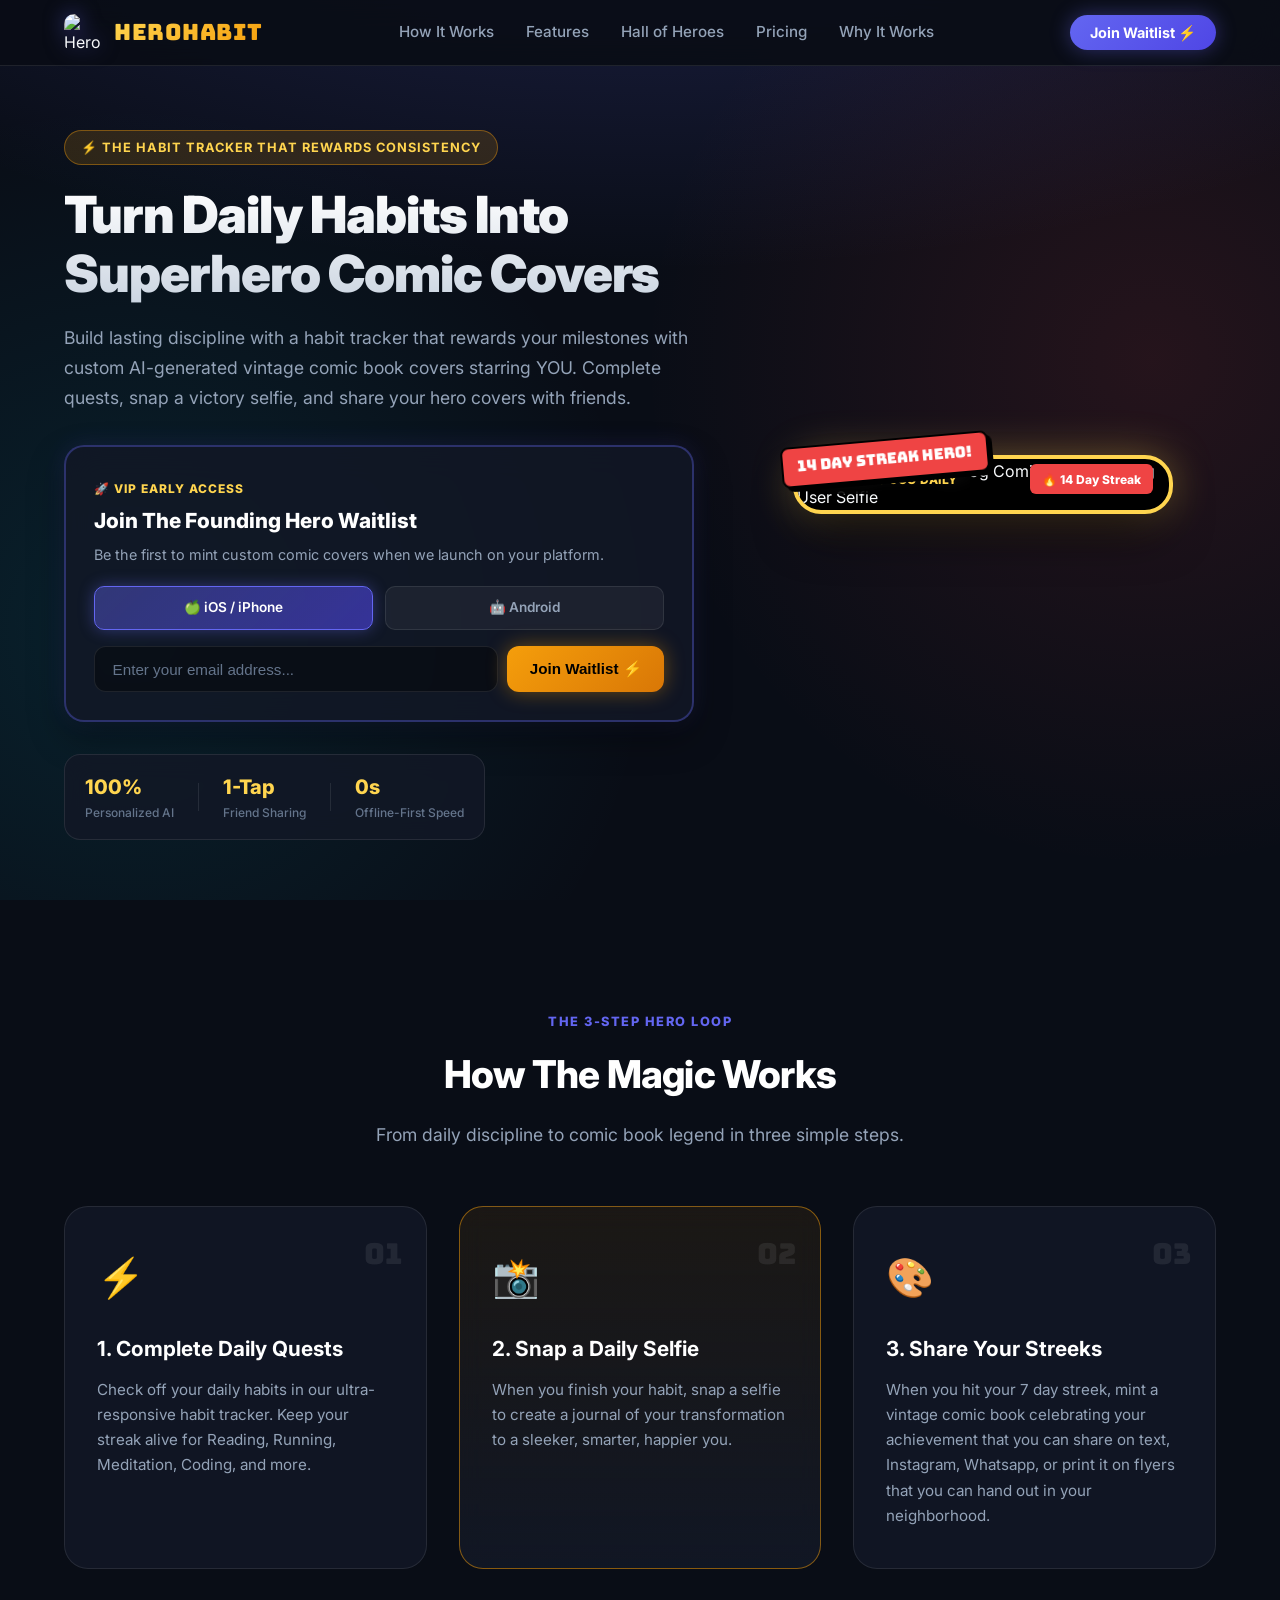
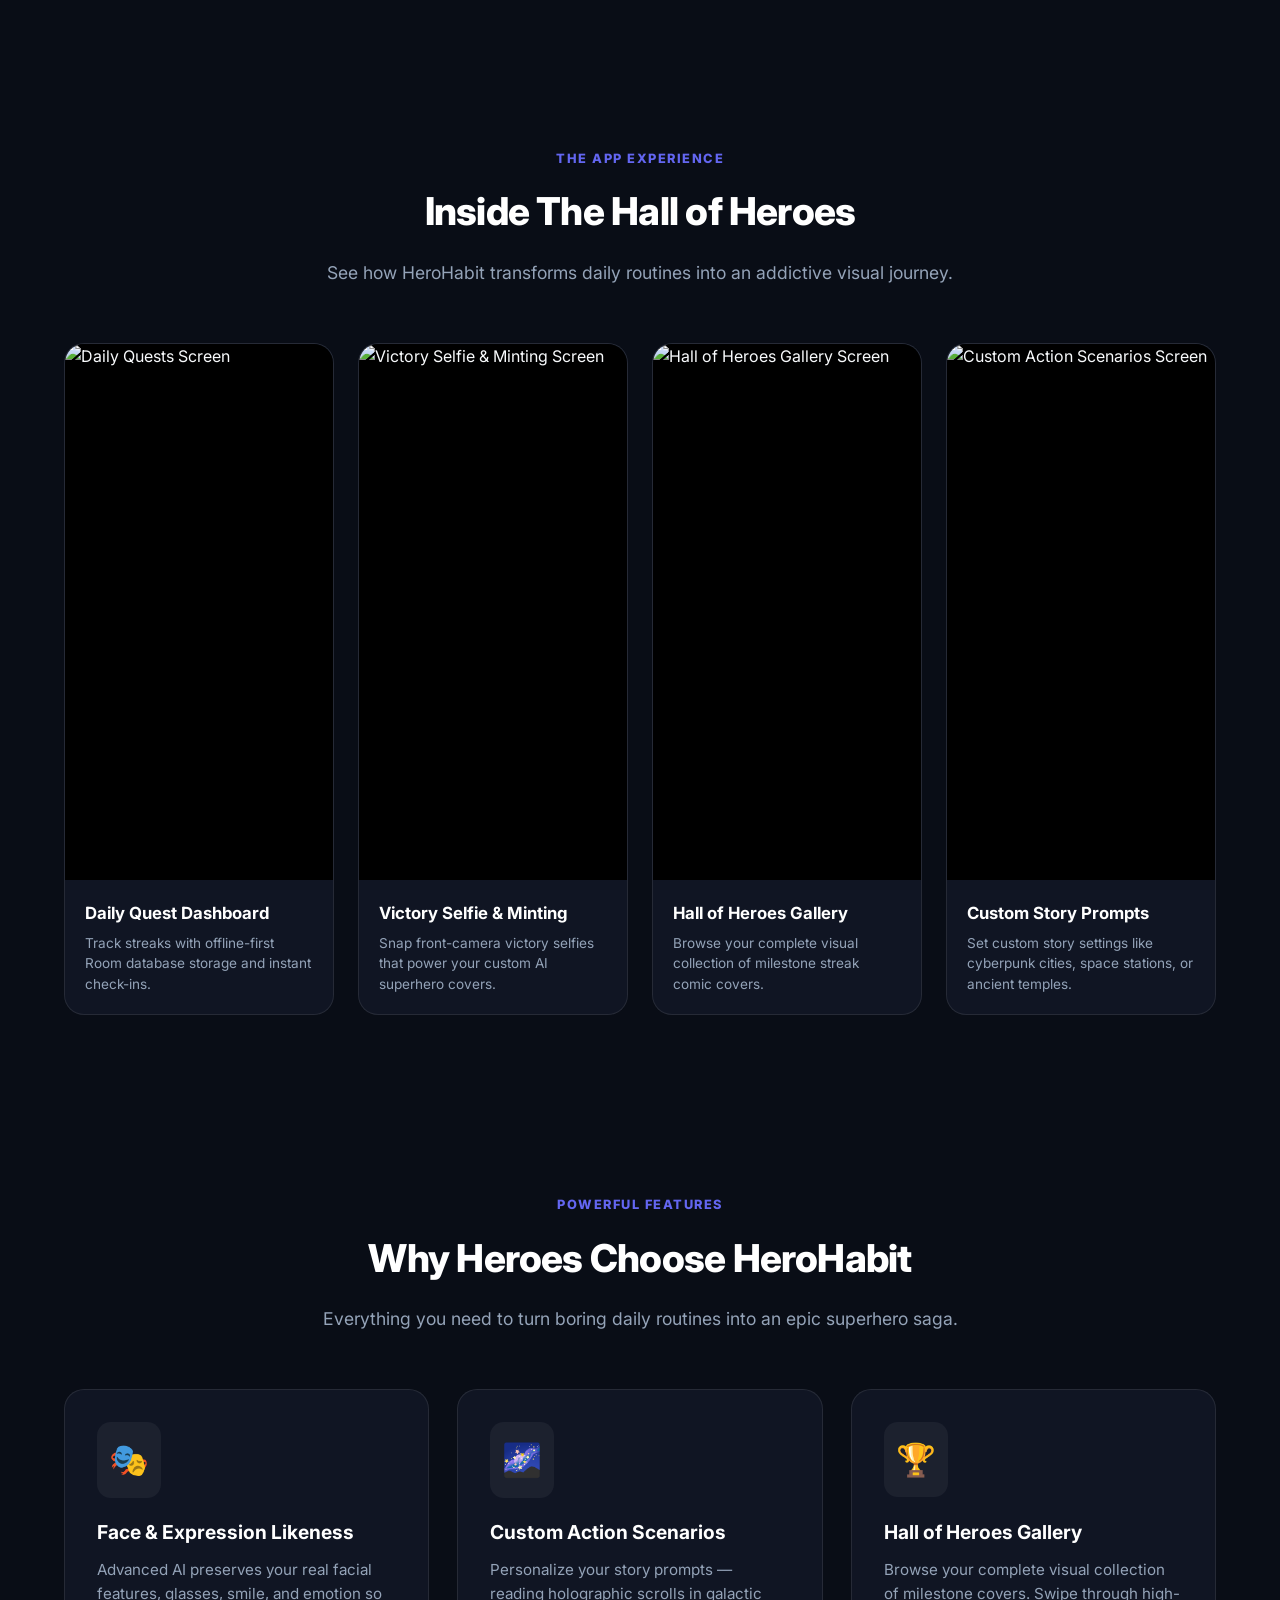
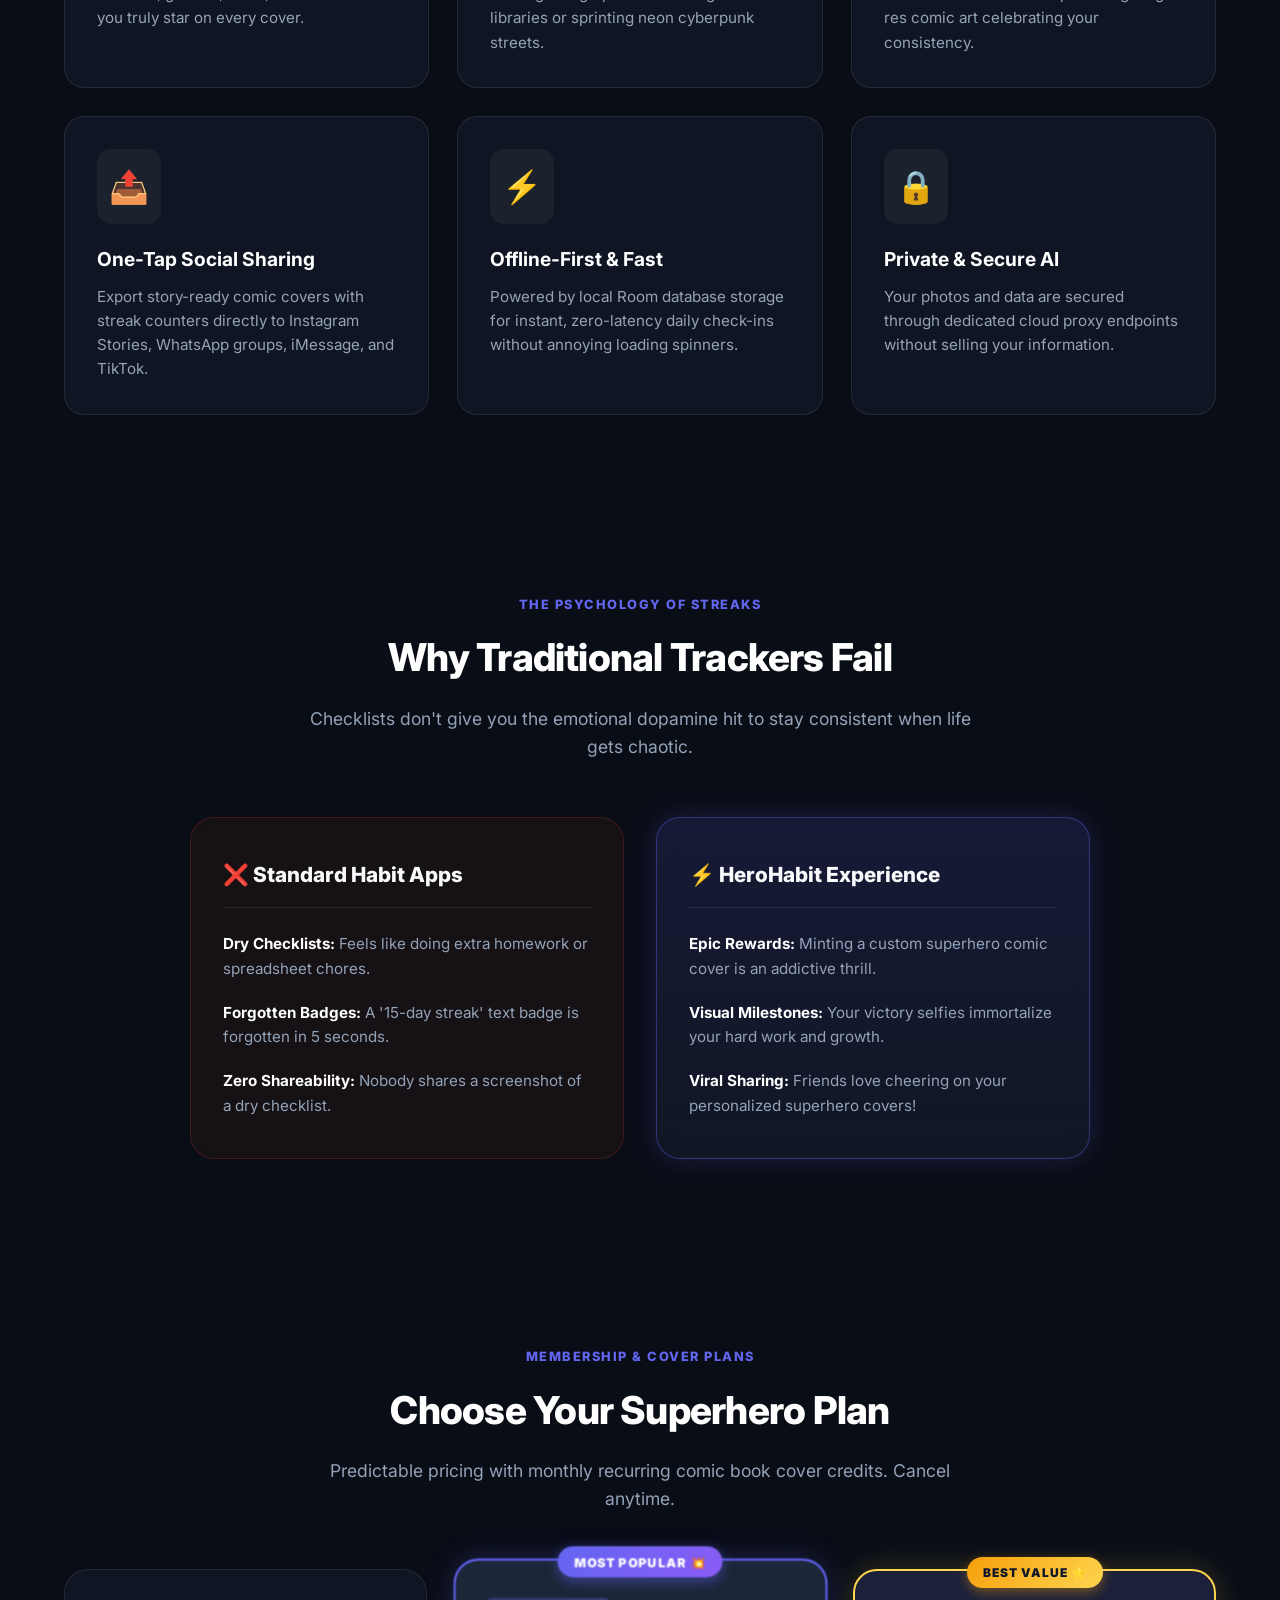
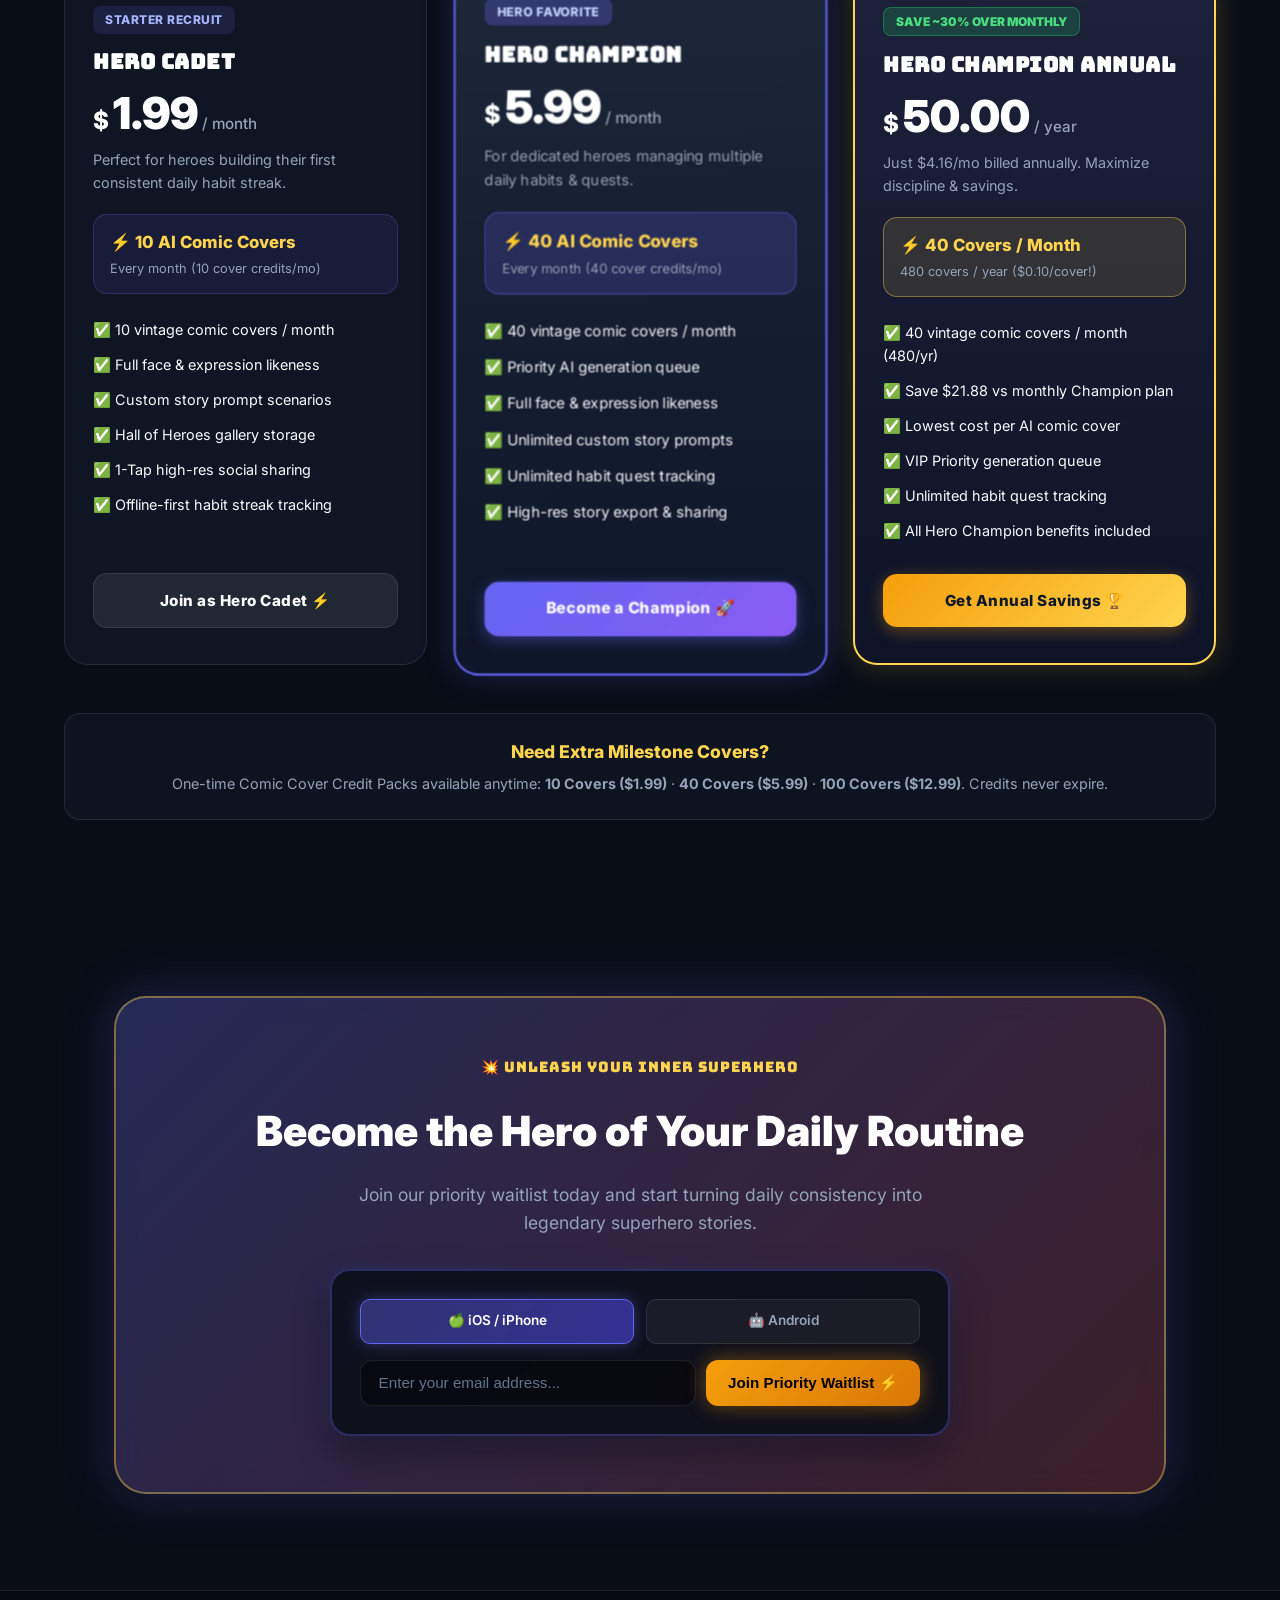
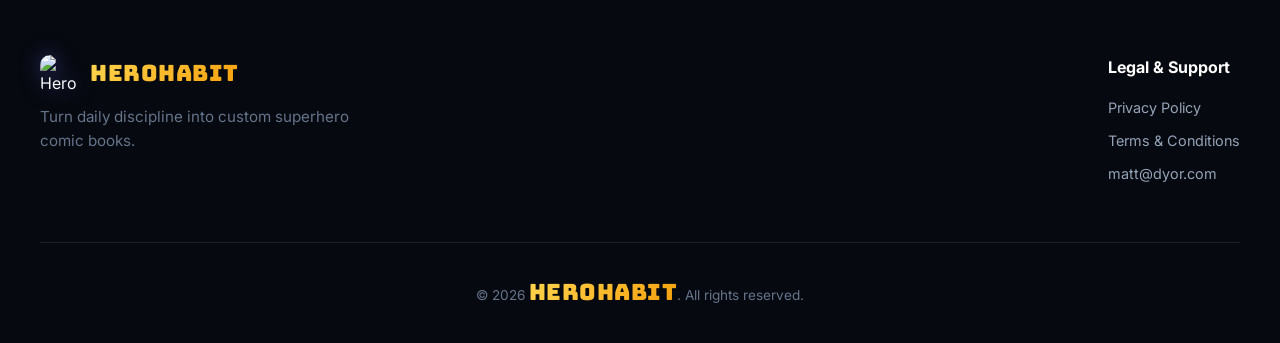
==== Web/public/index.html @ 9a1943a9 "mostly finished." ====
<!DOCTYPE html>
<html lang="en">
<head>
    <meta charset="UTF-8">
    <meta name="viewport" content="width=device-width, initial-scale=1.0">
    <title>HeroHabit — Turn Daily Habits into Superhero Comic Covers</title>
    <meta name="description" content="Track daily habits, celebrate streaks with a victory selfie, and get personalized vintage superhero comic book covers powered by AI to share with friends.">
    <link rel="icon" href="images/favicon.ico" type="image/x-icon">
    <link rel="preconnect" href="https://fonts.googleapis.com">
    <link rel="preconnect" href="https://fonts.gstatic.com" crossorigin>
    <link href="https://fonts.googleapis.com/css2?family=Bungee&family=Inter:wght@400;500;600;700;800;900&display=swap" rel="stylesheet">
    <link rel="stylesheet" href="styles.css">

    <!-- Firebase App & Firestore SDKs for real-time lead capture -->
    <script src="https://www.gstatic.com/firebasejs/10.13.0/firebase-app-compat.js"></script>
    <script src="https://www.gstatic.com/firebasejs/10.13.0/firebase-firestore-compat.js"></script>
</head>
<body>

    <!-- Sticky Navigation -->
    <header class="navbar">
        <div class="nav-container">
            <div class="logo-container">
                <img src="images/logo.png" alt="HeroHabit Logo" class="logo">
                <span class="app-name">HeroHabit</span>
            </div>
            <nav class="nav-links">
                <a href="#how-it-works">How It Works</a>
                <a href="#features">Features</a>
                <a href="#showcase">Hall of Heroes</a>
                <a href="#pricing">Pricing</a>
                <a href="#why-herohabit">Why It Works</a>
            </nav>
            <div class="nav-cta">
                <a href="#waitlist" class="nav-button">Join Waitlist ⚡</a>
            </div>
        </div>
    </header>

    <!-- Hero Section -->
    <section class="hero" id="home">
        <div class="hero-container">
            <div class="hero-content">
                <div class="hero-badge">⚡ THE HABIT TRACKER THAT REWARDS CONSISTENCY</div>
                <h1 class="hero-title">Turn Daily Habits Into Superhero Comic Covers</h1>
                <p class="hero-subtitle">
                    Build lasting discipline with a habit tracker that rewards your milestones with custom AI-generated vintage comic book covers starring <strong>YOU</strong>. Snap a victory selfie, celebrate streaks, and share your hero covers with friends.
                </p>

                <!-- Store Links (Commented out per user request until public launch)
                <div class="cta-buttons" id="download" style="display: none;">
                    <a href="" class="app-store-link" target="_blank" style="display: none;"> 
                        <img src="images/download_appstore.svg" alt="Download on App Store" class="download-button">
                    </a>
                    <a href="" class="play-store-link" target="_blank" style="display: none;"> 
                        <img src="images/download_playstore.png" alt="Get it on Google Play" class="download-button">
                    </a>
                </div>
                -->

                <!-- Interactive Hero Waitlist Form & Pricing Survey -->
                <div class="waitlist-card" id="waitlist">
                    <div class="waitlist-header">
                        <span class="waitlist-pill">🚀 VIP EARLY ACCESS</span>
                        <h3>Join The Founding Hero Waitlist</h3>
                        <p>Be the first to mint custom comic covers when we launch on your platform.</p>
                    </div>

                    <!-- Step 1: Email & Platform Choice -->
                    <form id="hero-waitlist-form" class="waitlist-form" onsubmit="handleWaitlistSubmit(event, 'hero')">
                        <div class="platform-selector">
                            <label class="platform-option">
                                <input type="radio" name="hero-platform" value="iOS" checked>
                                <span class="platform-btn">🍏 iOS / iPhone</span>
                            </label>
                            <label class="platform-option">
                                <input type="radio" name="hero-platform" value="Android">
                                <span class="platform-btn">🤖 Android</span>
                            </label>
                        </div>
                        <div class="input-group">
                            <input type="email" id="hero-waitlist-email" placeholder="Enter your email address..." required autocomplete="email">
                            <button type="submit" class="waitlist-submit-btn" id="hero-waitlist-btn">Join Waitlist ⚡</button>
                        </div>
                    </form>

                    <!-- Step 2: Pricing Survey (5c, 10c recommended, 15c, 20c, 25c, 50c per cover) -->
                    <div id="hero-pricing-survey" class="pricing-survey-box" style="display: none;">
                        <div class="survey-badge">🎉 YOU'RE ON THE WAITLIST!</div>
                        <h4>Quick question for founding heroes:</h4>
                        <p class="survey-question">How much would you be willing to pay for a <strong>10-pack</strong> of personalized AI comic book covers?</p>
                        
                        <form id="hero-survey-form" onsubmit="handleSurveySubmit(event, 'hero')">
                            <div class="pricing-options">
                                <label class="price-chip">
                                    <input type="radio" name="hero-price" value="5¢/cover ($0.50 for 10)">
                                    <span class="chip-content">
                                        <span class="chip-price">5¢ <small>/ cover</small></span>
                                        <span class="chip-total">$0.50 for 10</span>
                                    </span>
                                </label>
                                <label class="price-chip popular">
                                    <input type="radio" name="hero-price" value="10¢/cover ($1.00 for 10)" checked>
                                    <span class="chip-content">
                                        <span class="chip-price">10¢ <small>/ cover</small></span>
                                        <span class="chip-total">$1.00 for 10</span>
                                        <span class="badge-pop">RECOMMENDED</span>
                                    </span>
                                </label>
                                <label class="price-chip">
                                    <input type="radio" name="hero-price" value="15¢/cover ($1.50 for 10)">
                                    <span class="chip-content">
                                        <span class="chip-price">15¢ <small>/ cover</small></span>
                                        <span class="chip-total">$1.50 for 10</span>
                                    </span>
                                </label>
                                <label class="price-chip">
                                    <input type="radio" name="hero-price" value="20¢/cover ($2.00 for 10)">
                                    <span class="chip-content">
                                        <span class="chip-price">20¢ <small>/ cover</small></span>
                                        <span class="chip-total">$2.00 for 10</span>
                                    </span>
                                </label>
                                <label class="price-chip">
                                    <input type="radio" name="hero-price" value="25¢/cover ($2.50 for 10)">
                                    <span class="chip-content">
                                        <span class="chip-price">25¢ <small>/ cover</small></span>
                                        <span class="chip-total">$2.50 for 10</span>
                                    </span>
                                </label>
                                <label class="price-chip">
                                    <input type="radio" name="hero-price" value="50¢/cover ($5.00 for 10)">
                                    <span class="chip-content">
                                        <span class="chip-price">50¢ <small>/ cover</small></span>
                                        <span class="chip-total">$5.00 for 10</span>
                                    </span>
                                </label>
                            </div>
                            <button type="submit" class="survey-submit-btn" id="hero-survey-btn">Submit Feedback & Unlock Free Bonus Cover 🚀</button>
                        </form>
                    </div>

                    <!-- Step 3: Success Confirmation -->
                    <div id="hero-survey-success" class="survey-success-box" style="display: none;">
                        <div class="success-icon">🏆</div>
                        <h4>You're All Set, Hero!</h4>
                        <p>Your spot is reserved and your feedback is saved in Firebase. We'll send your invite and <strong>1 free bonus cover</strong> the moment early access begins for your platform!</p>
                    </div>
                </div>

                <div class="hero-stats">
                    <div class="stat-item">
                        <span class="stat-number">100%</span>
                        <span class="stat-label">Personalized AI</span>
                    </div>
                    <div class="stat-divider"></div>
                    <div class="stat-item">
                        <span class="stat-number">1-Tap</span>
                        <span class="stat-label">Friend Sharing</span>
                    </div>
                    <div class="stat-divider"></div>
                    <div class="stat-item">
                        <span class="stat-number">0s</span>
                        <span class="stat-label">Offline-First Speed</span>
                    </div>
                </div>
            </div>

            <!-- Hero Showcase Device -->
            <div class="hero-showcase">
                <div class="comic-card-wrapper">
                    <div class="comic-speech-tag">14 DAY STREAK HERO!</div>
                    <div class="device-frame">
                        <img src="images/hero.jpg?v=3" alt="HeroHabit Morning Jog Comic Cover Starring User Selfie" class="hero-cover-img">
                        <div class="device-overlay">
                            <div class="overlay-badge">MORNING JOG DAILY</div>
                            <div class="overlay-streak">🔥 14 Day Streak</div>
                        </div>
                    </div>
                </div>
            </div>
        </div>
    </section>

    <!-- How It Works Section -->
    <section class="section how-it-works-section" id="how-it-works">
        <div class="section-header">
            <div class="section-badge">THE 3-STEP HERO LOOP</div>
            <h2>How The Magic Works</h2>
            <p>From daily discipline to comic book legend in three simple steps.</p>
        </div>

        <div class="steps-grid">
            <!-- Step 1 -->
            <div class="step-card">
                <div class="step-number">01</div>
                <div class="step-icon">⚡</div>
                <h3>1. Complete Daily Quests</h3>
                <p>Check off your daily habits in our ultra-responsive habit tracker. Keep your streak alive for Reading, Running, Meditation, Coding, and more.</p>
            </div>

            <!-- Step 2 -->
            <div class="step-card highlight">
                <div class="step-number">02</div>
                <div class="step-icon">📸</div>
                <h3>2. Snap a Daily Selfie</h3>
                <p>When you finish your habit, snap a selfie to create a journal of your transformation to a sleeker, smarter, happier you.</p>
            </div>

            <!-- Step 3 -->
            <div class="step-card">
                <div class="step-number">03</div>
                <div class="step-icon">🎨</div>
                <h3>3. Share Your Streeks</h3>
                <p>When you hit your 7 day streek, mint a vintage comic book celebrating your achievement that you can share on text, Instagram, Whatsapp, or print it on flyers that you can hand out in your neighborhood.</p>
            </div>
        </div>
    </section>

    <!-- Visual Showcase / App Screens Section -->
    <section class="section showcase-section" id="showcase">
        <div class="section-header">
            <div class="section-badge">THE APP EXPERIENCE</div>
            <h2>Inside The Hall of Heroes</h2>
            <p>See how HeroHabit transforms daily routines into an addictive visual journey.</p>
        </div>

        <div class="showcase-grid">
            <div class="showcase-card">
                <div class="showcase-image-box">
                    <img src="images/screen_quests.png?v=3" alt="Daily Quests Screen">
                </div>
                <div class="showcase-info">
                    <h4>Daily Quest Dashboard</h4>
                    <p>Track streaks with offline-first Room database storage and instant check-ins.</p>
                </div>
            </div>

            <div class="showcase-card">
                <div class="showcase-image-box">
                    <img src="images/screen_celebration.png?v=3" alt="Victory Selfie & Minting Screen">
                </div>
                <div class="showcase-info">
                    <h4>Victory Selfie & Minting</h4>
                    <p>Snap front-camera victory selfies that power your custom AI superhero covers.</p>
                </div>
            </div>

            <div class="showcase-card">
                <div class="showcase-image-box">
                    <img src="images/screen_hall_of_heroes.png?v=3" alt="Hall of Heroes Gallery Screen">
                </div>
                <div class="showcase-info">
                    <h4>Hall of Heroes Gallery</h4>
                    <p>Browse your complete visual collection of milestone streak comic covers.</p>
                </div>
            </div>

            <div class="showcase-card">
                <div class="showcase-image-box">
                    <img src="images/screen_custom_scenario.png?v=3" alt="Custom Action Scenarios Screen">
                </div>
                <div class="showcase-info">
                    <h4>Custom Story Prompts</h4>
                    <p>Set custom story settings like cyberpunk cities, space stations, or ancient temples.</p>
                </div>
            </div>
        </div>
    </section>

    <!-- Features Section -->
    <section class="section features-section" id="features">
        <div class="section-header">
            <div class="section-badge">POWERFUL FEATURES</div>
            <h2>Why Heroes Choose HeroHabit</h2>
            <p>Everything you need to turn boring daily routines into an epic superhero saga.</p>
        </div>

        <div class="features-grid">
            <div class="feature-card">
                <div class="feature-icon">🎭</div>
                <h3>Face & Expression Likeness</h3>
                <p>Advanced AI preserves your real facial features, glasses, smile, and emotion so you truly star on every cover.</p>
            </div>

            <div class="feature-card">
                <div class="feature-icon">🌌</div>
                <h3>Custom Action Scenarios</h3>
                <p>Personalize your story prompts — reading holographic scrolls in galactic libraries or sprinting neon cyberpunk streets.</p>
            </div>

            <div class="feature-card">
                <div class="feature-icon">🏆</div>
                <h3>Hall of Heroes Gallery</h3>
                <p>Browse your complete visual collection of milestone covers. Swipe through high-res comic art celebrating your consistency.</p>
            </div>

            <div class="feature-card">
                <div class="feature-icon">📤</div>
                <h3>One-Tap Social Sharing</h3>
                <p>Export story-ready comic covers with streak counters directly to Instagram Stories, WhatsApp groups, iMessage, and TikTok.</p>
            </div>

            <div class="feature-card">
                <div class="feature-icon">⚡</div>
                <h3>Offline-First & Fast</h3>
                <p>Powered by local Room database storage for instant, zero-latency daily check-ins without annoying loading spinners.</p>
            </div>

            <div class="feature-card">
                <div class="feature-icon">🔒</div>
                <h3>Private & Secure AI</h3>
                <p>Your photos and data are secured through dedicated cloud proxy endpoints without selling your information.</p>
            </div>
        </div>
    </section>

    <!-- Why It Works (Problem vs Solution) -->
    <section class="section comparison-section" id="why-herohabit">
        <div class="section-header">
            <div class="section-badge">THE PSYCHOLOGY OF STREAKS</div>
            <h2>Why Traditional Trackers Fail</h2>
            <p>Checklists don't give you the emotional dopamine hit to stay consistent when life gets chaotic.</p>
        </div>

        <div class="comparison-grid">
            <div class="comparison-card boring">
                <div class="comp-header">❌ Standard Habit Apps</div>
                <ul>
                    <li><strong>Dry Checklists:</strong> Feels like doing extra homework or spreadsheet chores.</li>
                    <li><strong>Forgotten Badges:</strong> A '15-day streak' text badge is forgotten in 5 seconds.</li>
                    <li><strong>Zero Shareability:</strong> Nobody shares a screenshot of a dry checklist.</li>
                </ul>
            </div>

            <div class="comparison-card awesome">
                <div class="comp-header">⚡ HeroHabit Experience</div>
                <ul>
                    <li><strong>Epic Rewards:</strong> Minting a custom superhero comic cover is an addictive thrill.</li>
                    <li><strong>Visual Milestones:</strong> Your victory selfies immortalize your hard work and growth.</li>
                    <li><strong>Viral Sharing:</strong> Friends love cheering on your personalized superhero covers!</li>
                </ul>
            </div>
        </div>
    </section>

    <!-- Pricing & Membership Plans Section -->
    <section class="section pricing-section" id="pricing">
        <div class="section-header">
            <div class="section-badge">MEMBERSHIP &amp; COVER PLANS</div>
            <h2>Choose Your Superhero Plan</h2>
            <p>Predictable pricing with monthly recurring comic book cover credits. Cancel anytime.</p>
        </div>

        <div class="pricing-grid">
            <!-- Plan 1: Hero Cadet -->
            <div class="pricing-card">
                <div class="pricing-header">
                    <div class="plan-badge">STARTER RECRUIT</div>
                    <h3 class="plan-name">Hero Cadet</h3>
                    <div class="plan-price">
                        <span class="price-currency">$</span>
                        <span class="price-val">1.99</span>
                        <span class="price-period">/ month</span>
                    </div>
                    <p class="plan-description">Perfect for heroes building their first consistent daily habit streak.</p>
                </div>
                <div class="plan-covers-highlight">
                    <span class="covers-count">⚡ 10 AI Comic Covers</span>
                    <span class="covers-sub">Every month (10 cover credits/mo)</span>
                </div>
                <ul class="plan-features">
                    <li>✅ 10 vintage comic covers / month</li>
                    <li>✅ Full face &amp; expression likeness</li>
                    <li>✅ Custom story prompt scenarios</li>
                    <li>✅ Hall of Heroes gallery storage</li>
                    <li>✅ 1-Tap high-res social sharing</li>
                    <li>✅ Offline-first habit streak tracking</li>
                </ul>
                <a href="#waitlist" class="plan-cta-btn">Join as Hero Cadet ⚡</a>
            </div>

            <!-- Plan 2: Hero Champion (Featured) -->
            <div class="pricing-card featured">
                <div class="featured-ribbon">MOST POPULAR 💥</div>
                <div class="pricing-header">
                    <div class="plan-badge featured-badge">HERO FAVORITE</div>
                    <h3 class="plan-name">Hero Champion</h3>
                    <div class="plan-price">
                        <span class="price-currency">$</span>
                        <span class="price-val">5.99</span>
                        <span class="price-period">/ month</span>
                    </div>
                    <p class="plan-description">For dedicated heroes managing multiple daily habits &amp; quests.</p>
                </div>
                <div class="plan-covers-highlight featured-highlight">
                    <span class="covers-count">⚡ 40 AI Comic Covers</span>
                    <span class="covers-sub">Every month (40 cover credits/mo)</span>
                </div>
                <ul class="plan-features">
                    <li>✅ 40 vintage comic covers / month</li>
                    <li>✅ Priority AI generation queue</li>
                    <li>✅ Full face &amp; expression likeness</li>
                    <li>✅ Unlimited custom story prompts</li>
                    <li>✅ Unlimited habit quest tracking</li>
                    <li>✅ High-res story export &amp; sharing</li>
                </ul>
                <a href="#waitlist" class="plan-cta-btn featured-btn">Become a Champion 🚀</a>
            </div>

            <!-- Plan 3: Hero Champion Annual (Best Value) -->
            <div class="pricing-card best-value">
                <div class="featured-ribbon gold-ribbon">BEST VALUE ⭐</div>
                <div class="pricing-header">
                    <div class="savings-tag">SAVE ~30% OVER MONTHLY</div>
                    <h3 class="plan-name">Hero Champion Annual</h3>
                    <div class="plan-price">
                        <span class="price-currency">$</span>
                        <span class="price-val">50.00</span>
                        <span class="price-period">/ year</span>
                    </div>
                    <p class="plan-description">Just $4.16/mo billed annually. Maximize discipline &amp; savings.</p>
                </div>
                <div class="plan-covers-highlight best-value-highlight">
                    <span class="covers-count">⚡ 40 Covers / Month</span>
                    <span class="covers-sub">480 covers / year ($0.10/cover!)</span>
                </div>
                <ul class="plan-features">
                    <li>✅ 40 vintage comic covers / month (480/yr)</li>
                    <li>✅ Save $21.88 vs monthly Champion plan</li>
                    <li>✅ Lowest cost per AI comic cover</li>
                    <li>✅ VIP Priority generation queue</li>
                    <li>✅ Unlimited habit quest tracking</li>
                    <li>✅ All Hero Champion benefits included</li>
                </ul>
                <a href="#waitlist" class="plan-cta-btn best-value-btn">Get Annual Savings 🏆</a>
            </div>
        </div>

        <!-- Extra One-Time Packs Notice -->
        <div class="credit-pack-callout">
            <h4>Need Extra Milestone Covers?</h4>
            <p>One-time Comic Cover Credit Packs available anytime: <strong>10 Covers ($1.99)</strong> · <strong>40 Covers ($5.99)</strong> · <strong>100 Covers ($12.99)</strong>. Credits never expire.</p>
        </div>
    </section>

    <!-- Call to Action Banner / Bottom Waitlist -->
    <section class="cta-banner">
        <div class="cta-container">
            <div class="cta-badge">💥 UNLEASH YOUR INNER SUPERHERO</div>
            <h2>Become the Hero of Your Daily Routine</h2>
            <p>Join our priority waitlist today and start turning daily consistency into legendary superhero stories.</p>
            
            <div class="waitlist-card bottom-waitlist">
                <form id="cta-waitlist-form" class="waitlist-form" onsubmit="handleWaitlistSubmit(event, 'cta')">
                    <div class="platform-selector">
                        <label class="platform-option">
                            <input type="radio" name="cta-platform" value="iOS" checked>
                            <span class="platform-btn">🍏 iOS / iPhone</span>
                        </label>
                        <label class="platform-option">
                            <input type="radio" name="cta-platform" value="Android">
                            <span class="platform-btn">🤖 Android</span>
                        </label>
                    </div>
                    <div class="input-group">
                        <input type="email" id="cta-waitlist-email" placeholder="Enter your email address..." required autocomplete="email">
                        <button type="submit" class="waitlist-submit-btn" id="cta-waitlist-btn">Join Priority Waitlist ⚡</button>
                    </div>
                </form>

                <div id="cta-pricing-survey" class="pricing-survey-box" style="display: none;">
                    <div class="survey-badge">🎉 YOU'RE ON THE WAITLIST!</div>
                    <h4>Quick question for founding heroes:</h4>
                    <p class="survey-question">How much would you pay for a <strong>10-pack</strong> of personalized AI comic covers?</p>
                    <form id="cta-survey-form" onsubmit="handleSurveySubmit(event, 'cta')">
                        <div class="pricing-options">
                            <label class="price-chip">
                                <input type="radio" name="cta-price" value="5¢/cover ($0.50 for 10)">
                                <span class="chip-content">
                                    <span class="chip-price">5¢ <small>/ cover</small></span>
                                    <span class="chip-total">$0.50 for 10</span>
                                </span>
                            </label>
                            <label class="price-chip popular">
                                <input type="radio" name="cta-price" value="10¢/cover ($1.00 for 10)" checked>
                                <span class="chip-content">
                                    <span class="chip-price">10¢ <small>/ cover</small></span>
                                    <span class="chip-total">$1.00 for 10</span>
                                    <span class="badge-pop">RECOMMENDED</span>
                                </span>
                            </label>
                            <label class="price-chip">
                                <input type="radio" name="cta-price" value="15¢/cover ($1.50 for 10)">
                                <span class="chip-content">
                                    <span class="chip-price">15¢ <small>/ cover</small></span>
                                    <span class="chip-total">$1.50 for 10</span>
                                </span>
                            </label>
                            <label class="price-chip">
                                <input type="radio" name="cta-price" value="20¢/cover ($2.00 for 10)">
                                <span class="chip-content">
                                    <span class="chip-price">20¢ <small>/ cover</small></span>
                                    <span class="chip-total">$2.00 for 10</span>
                                </span>
                            </label>
                            <label class="price-chip">
                                <input type="radio" name="cta-price" value="25¢/cover ($2.50 for 10)">
                                <span class="chip-content">
                                    <span class="chip-price">25¢ <small>/ cover</small></span>
                                    <span class="chip-total">$2.50 for 10</span>
                                </span>
                            </label>
                            <label class="price-chip">
                                <input type="radio" name="cta-price" value="50¢/cover ($5.00 for 10)">
                                <span class="chip-content">
                                    <span class="chip-price">50¢ <small>/ cover</small></span>
                                    <span class="chip-total">$5.00 for 10</span>
                                </span>
                            </label>
                        </div>
                        <button type="submit" class="survey-submit-btn" id="cta-survey-btn">Submit Feedback & Lock In Bonus Cover 🚀</button>
                    </form>
                </div>

                <div id="cta-survey-success" class="survey-success-box" style="display: none;">
                    <div class="success-icon">🏆</div>
                    <h4>You're All Set, Hero!</h4>
                    <p>Your spot is reserved. We'll send your invite as soon as early access opens!</p>
                </div>
            </div>
        </div>
    </section>

    <!-- Footer Section -->
    <footer>
        <div class="footer-container">
            <div class="footer-brand">
                <div class="logo-container">
                    <img src="images/logo.png" alt="HeroHabit Logo" class="logo">
                    <span class="app-name">HeroHabit</span>
                </div>
                <p>Turn daily discipline into custom superhero comic books.</p>
            </div>
            
            <div class="footer-links">
                <h4>Legal & Support</h4>
                <a href="privacy-policy.html" target="_blank">Privacy Policy</a>
                <a href="terms-conditions.html" target="_blank">Terms & Conditions</a>
                <a href="mailto:matt@dyor.com" class="contact-email">matt@dyor.com</a>
            </div>
        </div>
        <div class="footer-bottom">
            <p>&copy; <span class="current-year">2026</span> <span class="app-name">HeroHabit</span>. All rights reserved.</p>
        </div>
    </footer>

    <!-- Firebase & Waitlist Submission Handler -->
    <script>
        // Initialize Firebase
        const firebaseConfig = {
            projectId: "koko-demo-71050",
            appId: "1:560525802103:web:bb585e7ad94bbb30b56472",
            storageBucket: "koko-demo-71050.firebasestorage.app",
            apiKey: "AIzaSyB9cVbHoDr-RwoBc74LKbBu9NwSXJ6x9NM",
            authDomain: "koko-demo-71050.firebaseapp.com",
            messagingSenderId: "560525802103",
            measurementId: "G-N3XS4M2MNK"
        };

        let db = null;
        try {
            if (typeof firebase !== 'undefined') {
                firebase.initializeApp(firebaseConfig);
                db = firebase.firestore();
            }
        } catch (e) {
            console.warn("Firebase initialization notice:", e);
        }

        let currentDocId = null;
        let waitlistData = { email: '', platform: 'iOS', priceFeedback: '' };

        function handleWaitlistSubmit(e, prefix) {
            e.preventDefault();
            const emailInput = document.getElementById(prefix + '-waitlist-email');
            const platformRadio = document.querySelector('input[name="' + prefix + '-platform"]:checked');
            const btn = document.getElementById(prefix + '-waitlist-btn');
            
            if (!emailInput || !emailInput.value) return;
            
            waitlistData.email = emailInput.value.trim().toLowerCase();
            waitlistData.platform = platformRadio ? platformRadio.value : 'iOS';
            waitlistData.timestamp = new Date().toISOString();
            
            // Create a deterministic safe document ID based on email + timestamp
            currentDocId = waitlistData.email.replace(/[^a-z0-9]/g, '_') + '_' + Date.now();

            if (btn) {
                btn.disabled = true;
                btn.textContent = "Saving...";
            }

            // Save to Firebase Firestore
            if (db) {
                db.collection('waitlist').doc(currentDocId).set({
                    email: waitlistData.email,
                    platform: waitlistData.platform,
                    source: prefix,
                    createdAt: firebase.firestore.FieldValue.serverTimestamp(),
                    clientTimestamp: waitlistData.timestamp,
                    userAgent: navigator.userAgent
                }).then(() => {
                    console.log("✅ Successfully saved waitlist lead to Cloud Firestore:", currentDocId);
                }).catch(err => {
                    console.warn("Firestore write error (will keep in localStorage):", err);
                });
            }

            // Save to LocalStorage Backup
            try {
                const existing = JSON.parse(localStorage.getItem('herohabit_waitlist') || '[]');
                existing.push({ ...waitlistData, docId: currentDocId });
                localStorage.setItem('herohabit_waitlist', JSON.stringify(existing));
            } catch (err) {
                console.warn('LocalStorage save error', err);
            }

            // Transition UI: Hide email form and show Pricing Survey
            const form = document.getElementById(prefix + '-waitlist-form');
            const survey = document.getElementById(prefix + '-pricing-survey');
            if (form) form.style.display = 'none';
            if (survey) survey.style.display = 'block';
        }

        function handleSurveySubmit(e, prefix) {
            e.preventDefault();
            const priceRadio = document.querySelector('input[name="' + prefix + '-price"]:checked');
            const selectedPrice = priceRadio ? priceRadio.value : '10¢/cover ($1.00 for 10)';
            const btn = document.getElementById(prefix + '-survey-btn');

            waitlistData.priceFeedback = selectedPrice;
            waitlistData.surveyTimestamp = new Date().toISOString();

            if (btn) {
                btn.disabled = true;
                btn.textContent = "Saving...";
            }

            // Update in Firebase Firestore
            if (db && currentDocId) {
                db.collection('waitlist').doc(currentDocId).update({
                    priceFeedback: selectedPrice,
                    surveyAnsweredAt: firebase.firestore.FieldValue.serverTimestamp()
                }).then(() => {
                    console.log("✅ Successfully updated survey response in Cloud Firestore:", currentDocId);
                }).catch(err => {
                    console.warn("Firestore update error:", err);
                });
            }

            // Update in LocalStorage
            try {
                const existing = JSON.parse(localStorage.getItem('herohabit_waitlist') || '[]');
                if (existing.length > 0) {
                    existing[existing.length - 1].priceFeedback = selectedPrice;
                    localStorage.setItem('herohabit_waitlist', JSON.stringify(existing));
                }
            } catch (err) {
                console.warn('LocalStorage survey update error', err);
            }

            // Transition UI: Hide survey and show Confirmation
            const survey = document.getElementById(prefix + '-pricing-survey');
            const success = document.getElementById(prefix + '-survey-success');
            if (survey) survey.style.display = 'none';
            if (success) success.style.display = 'block';
        }
    </script>

    <script src="updateContent.js"></script>

</body>
</html>
---- Web/public/styles.css ----
/* ==========================================================================
   HeroHabit — Modern Comic Hero Web Styling
   ========================================================================== */

:root {
    --bg-dark: #090D16;
    --bg-darker: #06090F;
    --bg-card: rgba(18, 24, 38, 0.85);
    --bg-card-hover: rgba(28, 36, 56, 0.95);
    --border-color: rgba(255, 255, 255, 0.09);
    --border-gold: #FFD54F;
    
    --primary: #6366F1;
    --primary-glow: rgba(99, 102, 241, 0.4);
    --accent-gold: #F59E0B;
    --accent-red: #EF4444;
    --accent-cyan: #06B6D4;
    --accent-green: #10B981;
    
    --text-primary: #F8FAFC;
    --text-secondary: #94A3B8;
    --text-muted: #64748B;
    
    --font-heading: 'Bungee', cursive, sans-serif;
    --font-body: 'Inter', -apple-system, BlinkMacSystemFont, "Segoe UI", Roboto, sans-serif;
}

/* Reset */
*, *::before, *::after {
    margin: 0;
    padding: 0;
    box-sizing: border-box;
}

html {
    scroll-behavior: smooth;
    color-scheme: dark;
}

body {
    font-family: var(--font-body);
    background-color: var(--bg-dark);
    color: var(--text-primary);
    line-height: 1.6;
    overflow-x: hidden;
    background-image: 
        radial-gradient(ellipse 80% 50% at 50% -20%, rgba(99, 102, 241, 0.25), transparent),
        radial-gradient(circle at 90% 40%, rgba(239, 68, 68, 0.12), transparent 40%),
        radial-gradient(circle at 10% 70%, rgba(6, 182, 212, 0.12), transparent 40%);
    background-attachment: fixed;
}

a {
    color: inherit;
    text-decoration: none;
}

img {
    max-width: 100%;
    height: auto;
    display: block;
}

/* ==========================================================================
   Navigation
   ========================================================================== */

.navbar {
    position: sticky;
    top: 0;
    z-index: 100;
    backdrop-filter: blur(16px);
    -webkit-backdrop-filter: blur(16px);
    background: rgba(9, 13, 22, 0.9);
    border-bottom: 1px solid var(--border-color);
    padding: 0.85rem 0;
    transition: all 0.3s ease;
}

.nav-container {
    max-width: 1200px;
    margin: 0 auto;
    padding: 0 1.5rem;
    display: flex;
    align-items: center;
    justify-content: space-between;
}

.logo-container {
    display: flex;
    align-items: center;
    gap: 0.75rem;
}

.logo {
    width: 38px;
    height: 38px;
    border-radius: 10px;
    filter: drop-shadow(0 0 10px rgba(99, 102, 241, 0.5));
}

.app-name {
    font-family: var(--font-heading);
    font-size: clamp(1.2rem, 3vw, 1.4rem);
    letter-spacing: 0.5px;
    background: linear-gradient(135deg, #FFD54F 0%, #F59E0B 100%);
    -webkit-background-clip: text;
    -webkit-text-fill-color: transparent;
}

.nav-links {
    display: flex;
    gap: 2rem;
    align-items: center;
}

.nav-links a {
    font-size: 0.95rem;
    font-weight: 500;
    color: var(--text-secondary);
    transition: color 0.2s ease;
}

.nav-links a:hover {
    color: var(--text-primary);
}

.nav-button {
    background: linear-gradient(135deg, var(--primary) 0%, #4F46E5 100%);
    color: #FFFFFF;
    font-weight: 700;
    font-size: 0.9rem;
    padding: 0.55rem 1.25rem;
    border-radius: 9999px;
    box-shadow: 0 0 20px var(--primary-glow);
    transition: transform 0.2s ease, box-shadow 0.2s ease;
    white-space: nowrap;
}

.nav-button:hover {
    transform: translateY(-2px);
    box-shadow: 0 0 30px rgba(99, 102, 241, 0.7);
}

/* ==========================================================================
   Hero Section
   ========================================================================== */

.hero {
    padding: 4rem 1.5rem 5rem;
    max-width: 1200px;
    margin: 0 auto;
}

.hero-container {
    display: grid;
    grid-template-columns: 1.15fr 0.85fr;
    gap: 3.5rem;
    align-items: center;
}

.hero-badge {
    display: inline-block;
    padding: 0.4rem 1rem;
    background: rgba(245, 158, 11, 0.15);
    border: 1px solid rgba(245, 158, 11, 0.4);
    color: #FFD54F;
    font-size: 0.8rem;
    font-weight: 700;
    letter-spacing: 1px;
    border-radius: 9999px;
    margin-bottom: 1.25rem;
}

.hero-title {
    font-size: clamp(2rem, 5vw, 3.2rem);
    font-weight: 900;
    line-height: 1.15;
    letter-spacing: -0.02em;
    margin-bottom: 1.25rem;
    background: linear-gradient(180deg, #FFFFFF 0%, #CBD5E1 100%);
    -webkit-background-clip: text;
    -webkit-text-fill-color: transparent;
}

.hero-subtitle {
    font-size: clamp(0.95rem, 2.5vw, 1.1rem);
    color: var(--text-secondary);
    line-height: 1.7;
    margin-bottom: 2rem;
}

.hero-subtitle strong {
    color: #FFD54F;
}

/* ==========================================================================
   Waitlist Component & Pricing Survey
   ========================================================================== */

.waitlist-card {
    background: var(--bg-card);
    border: 2px solid rgba(99, 102, 241, 0.35);
    border-radius: 20px;
    padding: 1.75rem;
    backdrop-filter: blur(16px);
    box-shadow: 0 15px 35px rgba(0, 0, 0, 0.4), 0 0 25px rgba(99, 102, 241, 0.15);
    margin-bottom: 2rem;
    transition: all 0.3s ease;
}

.waitlist-card:hover {
    border-color: rgba(99, 102, 241, 0.6);
}

.waitlist-header {
    margin-bottom: 1.25rem;
}

.waitlist-pill {
    display: inline-block;
    color: #FFD54F;
    font-size: 0.75rem;
    font-weight: 800;
    letter-spacing: 1px;
    margin-bottom: 0.4rem;
}

.waitlist-header h3 {
    font-size: clamp(1.1rem, 3vw, 1.3rem);
    font-weight: 800;
    color: #FFFFFF;
    margin-bottom: 0.3rem;
}

.waitlist-header p {
    font-size: 0.9rem;
    color: var(--text-secondary);
}

.platform-selector {
    display: flex;
    gap: 0.75rem;
    margin-bottom: 1rem;
    flex-wrap: wrap;
}

.platform-option {
    flex: 1;
    min-width: 130px;
    cursor: pointer;
}

.platform-option input[type="radio"] {
    display: none;
}

.platform-btn {
    display: flex;
    align-items: center;
    justify-content: center;
    padding: 0.65rem 0.8rem;
    background: rgba(255, 255, 255, 0.05);
    border: 1px solid var(--border-color);
    border-radius: 10px;
    font-size: 0.85rem;
    font-weight: 600;
    color: var(--text-secondary);
    transition: all 0.2s ease;
    text-align: center;
}

.platform-option input[type="radio"]:checked + .platform-btn {
    background: linear-gradient(135deg, rgba(99, 102, 241, 0.4) 0%, rgba(79, 70, 229, 0.6) 100%);
    border-color: var(--primary);
    color: #FFFFFF;
    box-shadow: 0 0 15px rgba(99, 102, 241, 0.4);
}

.input-group {
    display: flex;
    gap: 0.6rem;
}

.input-group input[type="email"] {
    flex: 1;
    min-width: 0;
    background: rgba(0, 0, 0, 0.4);
    border: 1px solid var(--border-color);
    border-radius: 12px;
    padding: 0.85rem 1.1rem;
    font-size: 0.95rem;
    color: #FFFFFF;
    outline: none;
    transition: border-color 0.2s ease, box-shadow 0.2s ease;
}

.input-group input[type="email"]:focus {
    border-color: var(--primary);
    box-shadow: 0 0 15px rgba(99, 102, 241, 0.3);
}

.input-group input[type="email"]::placeholder {
    color: var(--text-muted);
}

.waitlist-submit-btn {
    background: linear-gradient(135deg, #F59E0B 0%, #D97706 100%);
    color: #000000;
    font-weight: 800;
    font-size: 0.95rem;
    border: none;
    border-radius: 12px;
    padding: 0.85rem 1.4rem;
    cursor: pointer;
    white-space: nowrap;
    box-shadow: 0 0 20px rgba(245, 158, 11, 0.4);
    transition: transform 0.2s ease, box-shadow 0.2s ease;
}

.waitlist-submit-btn:hover {
    transform: translateY(-2px);
    box-shadow: 0 0 30px rgba(245, 158, 11, 0.6);
}

.waitlist-submit-btn:disabled {
    opacity: 0.6;
    cursor: not-allowed;
}

/* Pricing Survey Box */
.pricing-survey-box {
    background: rgba(10, 15, 28, 0.95);
    border: 1px solid rgba(245, 158, 11, 0.5);
    border-radius: 16px;
    padding: 1.5rem;
    animation: fadeInScale 0.35s ease-out;
}

@keyframes fadeInScale {
    from { opacity: 0; transform: scale(0.96); }
    to { opacity: 1; transform: scale(1); }
}

.survey-badge {
    display: inline-block;
    background: rgba(16, 185, 129, 0.15);
    border: 1px solid rgba(16, 185, 129, 0.4);
    color: #34D399;
    font-size: 0.75rem;
    font-weight: 800;
    padding: 0.25rem 0.65rem;
    border-radius: 9999px;
    margin-bottom: 0.75rem;
}

.pricing-survey-box h4 {
    font-size: 1.15rem;
    font-weight: 800;
    color: #FFFFFF;
    margin-bottom: 0.3rem;
}

.survey-question {
    font-size: 0.9rem;
    color: var(--text-secondary);
    margin-bottom: 1.25rem;
}

.survey-question strong {
    color: #FFD54F;
}

.pricing-options {
    display: grid;
    grid-template-columns: repeat(2, 1fr);
    gap: 0.75rem;
    margin-bottom: 1.25rem;
}

.price-chip {
    cursor: pointer;
}

.price-chip input[type="radio"] {
    display: none;
}

.chip-content {
    display: flex;
    align-items: center;
    justify-content: space-between;
    padding: 0.75rem 0.9rem;
    background: rgba(255, 255, 255, 0.04);
    border: 1px solid var(--border-color);
    border-radius: 10px;
    transition: all 0.2s ease;
}

.chip-price {
    font-weight: 800;
    font-size: 1.05rem;
    color: #FFFFFF;
}

.chip-price small {
    font-size: 0.75rem;
    color: var(--text-muted);
    font-weight: 400;
}

.chip-total {
    font-size: 0.8rem;
    color: var(--text-secondary);
    font-weight: 600;
}

.badge-pop {
    background: var(--accent-red);
    color: #FFFFFF;
    font-size: 0.65rem;
    font-weight: 800;
    padding: 0.15rem 0.4rem;
    border-radius: 4px;
    margin-left: 0.3rem;
}

.price-chip input[type="radio"]:checked + .chip-content {
    background: rgba(245, 158, 11, 0.15);
    border-color: #FFD54F;
    box-shadow: 0 0 15px rgba(245, 158, 11, 0.3);
}

.price-chip input[type="radio"]:checked + .chip-content .chip-price {
    color: #FFD54F;
}

.price-chip input[type="radio"]:checked + .chip-content .chip-total {
    color: #FDE68A;
}

.survey-submit-btn {
    width: 100%;
    background: linear-gradient(135deg, var(--primary) 0%, #4338CA 100%);
    color: #FFFFFF;
    font-weight: 800;
    font-size: 0.9rem;
    border: none;
    border-radius: 12px;
    padding: 0.85rem;
    cursor: pointer;
    box-shadow: 0 0 20px var(--primary-glow);
    transition: all 0.2s ease;
}

.survey-submit-btn:hover {
    transform: translateY(-2px);
    box-shadow: 0 0 30px rgba(99, 102, 241, 0.6);
}

.survey-submit-btn:disabled {
    opacity: 0.6;
    cursor: not-allowed;
}

/* Survey Success Box */
.survey-success-box {
    background: rgba(16, 185, 129, 0.1);
    border: 1px solid rgba(16, 185, 129, 0.4);
    border-radius: 16px;
    padding: 1.5rem;
    text-align: center;
    animation: fadeInScale 0.35s ease-out;
}

.success-icon {
    font-size: 2rem;
    margin-bottom: 0.5rem;
}

.survey-success-box h4 {
    font-size: 1.2rem;
    font-weight: 800;
    color: #34D399;
    margin-bottom: 0.4rem;
}

.survey-success-box p {
    font-size: 0.9rem;
    color: var(--text-secondary);
}

.survey-success-box strong {
    color: #FFD54F;
}

.hero-stats {
    display: flex;
    align-items: center;
    gap: 1.5rem;
    padding: 1rem 1.25rem;
    background: var(--bg-card);
    border: 1px solid var(--border-color);
    border-radius: 16px;
    backdrop-filter: blur(12px);
    width: fit-content;
}

.stat-item {
    display: flex;
    flex-direction: column;
}

.stat-number {
    font-size: 1.25rem;
    font-weight: 800;
    color: #FFD54F;
}

.stat-label {
    font-size: 0.75rem;
    color: var(--text-muted);
    font-weight: 500;
}

.stat-divider {
    width: 1px;
    height: 28px;
    background: var(--border-color);
}

/* Hero Showcase Mockup */
.hero-showcase {
    display: flex;
    justify-content: center;
    position: relative;
}

.comic-card-wrapper {
    position: relative;
    width: 100%;
    max-width: 380px;
    perspective: 1000px;
}

.comic-speech-tag {
    position: absolute;
    top: -16px;
    left: -12px;
    z-index: 10;
    background: var(--accent-red);
    color: #FFFFFF;
    font-family: var(--font-heading);
    font-size: 0.95rem;
    padding: 0.4rem 0.9rem;
    border-radius: 8px;
    border: 2px solid #000000;
    box-shadow: 4px 4px 0px #000000;
    transform: rotate(-5deg);
    animation: bounceTag 3s infinite ease-in-out;
}

@keyframes bounceTag {
    0%, 100% { transform: rotate(-5deg) translateY(0); }
    50% { transform: rotate(-4deg) translateY(-5px); }
}

.device-frame {
    position: relative;
    border-radius: 28px;
    overflow: hidden;
    border: 4px solid var(--border-gold);
    box-shadow: 
        0 25px 50px -12px rgba(0, 0, 0, 0.8),
        0 0 40px rgba(255, 213, 79, 0.35);
    background: #000000;
    transition: transform 0.4s ease, box-shadow 0.4s ease;
}

.device-frame:hover {
    transform: translateY(-6px) scale(1.02);
    box-shadow: 
        0 30px 60px -12px rgba(0, 0, 0, 0.9),
        0 0 50px rgba(255, 213, 79, 0.55);
}

.hero-cover-img {
    width: 100%;
    height: auto;
    object-fit: cover;
}

.device-overlay {
    position: absolute;
    bottom: 16px;
    left: 16px;
    right: 16px;
    display: flex;
    justify-content: space-between;
    align-items: center;
    pointer-events: none;
}

.overlay-badge {
    background: rgba(0, 0, 0, 0.75);
    backdrop-filter: blur(8px);
    color: #FFD54F;
    font-weight: 800;
    font-size: 0.75rem;
    padding: 0.35rem 0.75rem;
    border-radius: 6px;
    letter-spacing: 0.5px;
}

.overlay-streak {
    background: var(--accent-red);
    color: #FFFFFF;
    font-weight: 800;
    font-size: 0.75rem;
    padding: 0.35rem 0.75rem;
    border-radius: 6px;
}

/* ==========================================================================
   Sections Common
   ========================================================================== */

.section {
    padding: 5.5rem 1.5rem;
    max-width: 1200px;
    margin: 0 auto;
}

.section-header {
    text-align: center;
    max-width: 680px;
    margin: 0 auto 3.5rem;
}

.section-badge {
    display: inline-block;
    color: var(--primary);
    font-size: 0.8rem;
    font-weight: 800;
    letter-spacing: 1.5px;
    margin-bottom: 0.75rem;
    text-transform: uppercase;
}

.section-header h2 {
    font-size: clamp(1.8rem, 4vw, 2.4rem);
    font-weight: 800;
    letter-spacing: -0.02em;
    margin-bottom: 1rem;
    color: #FFFFFF;
}

.section-header p {
    font-size: 1.1rem;
    color: var(--text-secondary);
}

/* ==========================================================================
   How It Works (Steps)
   ========================================================================== */

.steps-grid {
    display: grid;
    grid-template-columns: repeat(3, 1fr);
    gap: 2rem;
}

.step-card {
    background: var(--bg-card);
    border: 1px solid var(--border-color);
    border-radius: 24px;
    padding: 2.5rem 2rem;
    position: relative;
    backdrop-filter: blur(12px);
    transition: transform 0.3s ease, border-color 0.3s ease, box-shadow 0.3s ease;
}

.step-card:hover {
    transform: translateY(-6px);
    border-color: rgba(99, 102, 241, 0.4);
    box-shadow: 0 20px 40px rgba(0, 0, 0, 0.4);
}

.step-card.highlight {
    border-color: rgba(245, 158, 11, 0.5);
    background: linear-gradient(180deg, rgba(245, 158, 11, 0.08) 0%, rgba(18, 24, 38, 0.9) 100%);
}

.step-number {
    position: absolute;
    top: 1.5rem;
    right: 1.5rem;
    font-family: var(--font-heading);
    font-size: 1.8rem;
    color: rgba(255, 255, 255, 0.08);
}

.step-icon {
    font-size: 2.4rem;
    margin-bottom: 1.5rem;
}

.step-card h3 {
    font-size: 1.3rem;
    font-weight: 700;
    margin-bottom: 0.75rem;
    color: #FFFFFF;
}

.step-card p {
    color: var(--text-secondary);
    font-size: 0.95rem;
    line-height: 1.65;
}

/* ==========================================================================
   Showcase (App Screens)
   ========================================================================== */

.showcase-grid {
    display: grid;
    grid-template-columns: repeat(4, 1fr);
    gap: 1.5rem;
}

.showcase-card {
    background: var(--bg-card);
    border: 1px solid var(--border-color);
    border-radius: 20px;
    overflow: hidden;
    backdrop-filter: blur(12px);
    transition: transform 0.3s ease, box-shadow 0.3s ease;
}

.showcase-card:hover {
    transform: translateY(-6px);
    box-shadow: 0 20px 40px rgba(0, 0, 0, 0.5);
}

.showcase-image-box {
    width: 100%;
    aspect-ratio: 9/18;
    overflow: hidden;
    background: #000000;
}

.showcase-image-box img {
    width: 100%;
    height: 100%;
    object-fit: cover;
    transition: transform 0.4s ease;
}

.showcase-card:hover .showcase-image-box img {
    transform: scale(1.04);
}

.showcase-info {
    padding: 1.25rem;
}

.showcase-info h4 {
    font-size: 1.05rem;
    font-weight: 700;
    margin-bottom: 0.4rem;
    color: #FFFFFF;
}

.showcase-info p {
    font-size: 0.85rem;
    color: var(--text-secondary);
    line-height: 1.5;
}

/* ==========================================================================
   Features Grid
   ========================================================================== */

.features-grid {
    display: grid;
    grid-template-columns: repeat(3, 1fr);
    gap: 1.75rem;
}

.feature-card {
    background: var(--bg-card);
    border: 1px solid var(--border-color);
    border-radius: 20px;
    padding: 2rem;
    backdrop-filter: blur(12px);
    transition: all 0.3s ease;
}

.feature-card:hover {
    transform: translateY(-4px);
    background: var(--bg-card-hover);
    border-color: rgba(99, 102, 241, 0.3);
}

.feature-icon {
    font-size: 2rem;
    margin-bottom: 1.25rem;
    display: inline-block;
    padding: 0.75rem;
    background: rgba(255, 255, 255, 0.05);
    border-radius: 14px;
}

.feature-card h3 {
    font-size: 1.2rem;
    font-weight: 700;
    margin-bottom: 0.6rem;
    color: #FFFFFF;
}

.feature-card p {
    color: var(--text-secondary);
    font-size: 0.95rem;
    line-height: 1.6;
}

/* ==========================================================================
   Comparison Section
   ========================================================================== */

.comparison-grid {
    display: grid;
    grid-template-columns: repeat(2, 1fr);
    gap: 2rem;
    max-width: 900px;
    margin: 0 auto;
}

.comparison-card {
    border-radius: 24px;
    padding: 2.5rem 2rem;
    backdrop-filter: blur(12px);
}

.comparison-card.boring {
    background: rgba(30, 20, 20, 0.6);
    border: 1px solid rgba(239, 68, 68, 0.2);
}

.comparison-card.awesome {
    background: linear-gradient(180deg, rgba(99, 102, 241, 0.15) 0%, rgba(18, 24, 38, 0.9) 100%);
    border: 1px solid rgba(99, 102, 241, 0.4);
    box-shadow: 0 0 30px rgba(99, 102, 241, 0.2);
}

.comp-header {
    font-size: 1.3rem;
    font-weight: 800;
    margin-bottom: 1.5rem;
    padding-bottom: 1rem;
    border-bottom: 1px solid var(--border-color);
}

.comparison-card ul {
    list-style: none;
    display: flex;
    flex-direction: column;
    gap: 1.25rem;
}

.comparison-card li {
    font-size: 0.95rem;
    color: var(--text-secondary);
    line-height: 1.6;
}

.comparison-card li strong {
    color: #FFFFFF;
}

/* ==========================================================================
   CTA Banner
   ========================================================================== */

.cta-banner {
    padding: 5rem 1.5rem 6rem;
    max-width: 1100px;
    margin: 0 auto;
}

.cta-container {
    background: linear-gradient(135deg, rgba(99, 102, 241, 0.25) 0%, rgba(239, 68, 68, 0.2) 100%), var(--bg-card);
    border: 2px solid rgba(255, 213, 79, 0.4);
    border-radius: 32px;
    padding: 3.5rem 2rem;
    text-align: center;
    box-shadow: 0 0 50px rgba(99, 102, 241, 0.25);
    backdrop-filter: blur(16px);
}

.cta-badge {
    display: inline-block;
    color: #FFD54F;
    font-family: var(--font-heading);
    font-size: 0.9rem;
    letter-spacing: 1px;
    margin-bottom: 1.25rem;
}

.cta-container h2 {
    font-size: clamp(1.8rem, 4vw, 2.6rem);
    font-weight: 900;
    margin-bottom: 1rem;
    color: #FFFFFF;
}

.cta-container p {
    font-size: 1.1rem;
    color: var(--text-secondary);
    max-width: 600px;
    margin: 0 auto 2rem;
}

.bottom-waitlist {
    max-width: 620px;
    margin: 0 auto;
    text-align: left;
    background: rgba(9, 13, 22, 0.85);
}

/* ==========================================================================
   Footer
   ========================================================================== */

footer {
    background: var(--bg-darker);
    border-top: 1px solid var(--border-color);
    padding: 4rem 1.5rem 2rem;
}

.footer-container {
    max-width: 1200px;
    margin: 0 auto;
    display: flex;
    justify-content: space-between;
    align-items: flex-start;
    flex-wrap: wrap;
    gap: 3rem;
    padding-bottom: 3rem;
    border-bottom: 1px solid var(--border-color);
}

.footer-brand p {
    color: var(--text-muted);
    font-size: 0.95rem;
    margin-top: 0.75rem;
    max-width: 320px;
}

.footer-links h4 {
    font-size: 1rem;
    font-weight: 700;
    color: #FFFFFF;
    margin-bottom: 1rem;
}

.footer-links a {
    display: block;
    color: var(--text-secondary);
    font-size: 0.9rem;
    margin-bottom: 0.6rem;
    transition: color 0.2s ease;
}

.footer-links a:hover {
    color: #FFD54F;
}

.footer-bottom {
    max-width: 1200px;
    margin: 2rem auto 0;
    text-align: center;
    color: var(--text-muted);
    font-size: 0.85rem;
}

/* ==========================================================================
   Pricing & Membership Plans Section
   ========================================================================== */

.pricing-section {
    position: relative;
    padding: 6rem 1.5rem;
    max-width: 1200px;
    margin: 0 auto;
}

.pricing-grid {
    display: grid;
    grid-template-columns: repeat(3, 1fr);
    gap: 2rem;
    align-items: stretch;
    margin-top: 3rem;
}

.pricing-card {
    background: var(--bg-card);
    border: 1px solid var(--border-color);
    border-radius: 24px;
    padding: 2.25rem 1.75rem;
    display: flex;
    flex-direction: column;
    position: relative;
    transition: all 0.3s ease;
    backdrop-filter: blur(12px);
}

.pricing-card:hover {
    transform: translateY(-6px);
    border-color: rgba(99, 102, 241, 0.4);
    box-shadow: 0 16px 32px rgba(0, 0, 0, 0.4);
}

.pricing-card.featured {
    background: linear-gradient(180deg, rgba(30, 41, 59, 0.95) 0%, rgba(15, 23, 42, 0.95) 100%);
    border: 2px solid #6366F1;
    box-shadow: 0 0 30px rgba(99, 102, 241, 0.25);
    transform: scale(1.03);
}

.pricing-card.featured:hover {
    transform: scale(1.03) translateY(-6px);
    box-shadow: 0 20px 40px rgba(99, 102, 241, 0.35);
}

.pricing-card.best-value {
    background: linear-gradient(180deg, rgba(30, 35, 60, 0.95) 0%, rgba(15, 20, 40, 0.95) 100%);
    border: 2px solid #FFD54F;
    box-shadow: 0 0 30px rgba(255, 213, 79, 0.2);
}

.featured-ribbon {
    position: absolute;
    top: -14px;
    left: 50%;
    transform: translateX(-50%);
    background: linear-gradient(135deg, #6366F1, #8B5CF6);
    color: #FFFFFF;
    font-size: 0.75rem;
    font-weight: 900;
    letter-spacing: 1px;
    padding: 0.35rem 1rem;
    border-radius: 9999px;
    box-shadow: 0 4px 12px rgba(99, 102, 241, 0.5);
    white-space: nowrap;
}

.featured-ribbon.gold-ribbon {
    background: linear-gradient(135deg, #F59E0B, #FFD54F);
    color: #0F172A;
    box-shadow: 0 4px 12px rgba(245, 158, 11, 0.4);
}

.plan-badge {
    display: inline-block;
    background: rgba(99, 102, 241, 0.15);
    color: #A5B4FC;
    font-size: 0.75rem;
    font-weight: 800;
    letter-spacing: 0.5px;
    padding: 0.25rem 0.75rem;
    border-radius: 8px;
    margin-bottom: 0.75rem;
}

.plan-badge.featured-badge {
    background: rgba(99, 102, 241, 0.3);
    color: #C7D2FE;
}

.savings-tag {
    display: inline-block;
    background: rgba(34, 197, 94, 0.2);
    color: #4ADE80;
    font-size: 0.75rem;
    font-weight: 900;
    padding: 0.25rem 0.75rem;
    border-radius: 8px;
    margin-bottom: 0.75rem;
    border: 1px solid rgba(34, 197, 94, 0.4);
}

.plan-name {
    font-family: var(--font-heading);
    font-size: 1.3rem;
    letter-spacing: 0.5px;
    color: #FFFFFF;
    margin-bottom: 0.5rem;
}

.plan-price {
    display: flex;
    align-items: baseline;
    gap: 0.25rem;
    margin: 0.75rem 0 0.5rem;
}

.price-currency {
    font-size: 1.5rem;
    font-weight: 800;
    color: #FFFFFF;
}

.price-val {
    font-size: 2.75rem;
    font-weight: 900;
    color: #FFFFFF;
    line-height: 1;
}

.price-period {
    font-size: 0.95rem;
    color: var(--text-secondary);
    font-weight: 500;
}

.plan-description {
    font-size: 0.9rem;
    color: var(--text-secondary);
    min-height: 2.7rem;
    margin-bottom: 1.25rem;
}

.plan-covers-highlight {
    background: rgba(99, 102, 241, 0.1);
    border: 1px solid rgba(99, 102, 241, 0.25);
    border-radius: 14px;
    padding: 0.85rem 1rem;
    display: flex;
    flex-direction: column;
    gap: 0.2rem;
    margin-bottom: 1.5rem;
}

.plan-covers-highlight.featured-highlight {
    background: rgba(99, 102, 241, 0.2);
    border-color: rgba(99, 102, 241, 0.5);
}

.plan-covers-highlight.best-value-highlight {
    background: rgba(255, 213, 79, 0.12);
    border-color: rgba(255, 213, 79, 0.4);
}

.covers-count {
    font-size: 1.05rem;
    font-weight: 800;
    color: #FFD54F;
}

.covers-sub {
    font-size: 0.8rem;
    color: var(--text-secondary);
}

.plan-features {
    list-style: none;
    padding: 0;
    margin: 0 0 2rem;
    display: flex;
    flex-direction: column;
    gap: 0.75rem;
    flex-grow: 1;
}

.plan-features li {
    font-size: 0.9rem;
    color: var(--text-primary);
    display: flex;
    align-items: center;
    gap: 0.5rem;
}

.plan-cta-btn {
    display: block;
    text-align: center;
    padding: 0.9rem 1.25rem;
    border-radius: 14px;
    font-weight: 800;
    font-size: 0.95rem;
    letter-spacing: 0.5px;
    background: rgba(255, 255, 255, 0.08);
    border: 1px solid var(--border-color);
    color: #FFFFFF;
    transition: all 0.2s ease;
}

.plan-cta-btn:hover {
    background: rgba(255, 255, 255, 0.16);
    border-color: rgba(255, 255, 255, 0.3);
}

.plan-cta-btn.featured-btn {
    background: linear-gradient(135deg, #6366F1, #8B5CF6);
    border: none;
    box-shadow: 0 4px 16px rgba(99, 102, 241, 0.4);
}

.plan-cta-btn.featured-btn:hover {
    background: linear-gradient(135deg, #4F46E5, #7C3AED);
    box-shadow: 0 6px 22px rgba(99, 102, 241, 0.6);
    transform: translateY(-2px);
}

.plan-cta-btn.best-value-btn {
    background: linear-gradient(135deg, #F59E0B, #FFD54F);
    color: #0F172A;
    border: none;
    box-shadow: 0 4px 16px rgba(245, 158, 11, 0.35);
}

.plan-cta-btn.best-value-btn:hover {
    background: linear-gradient(135deg, #D97706, #FBBF24);
    box-shadow: 0 6px 22px rgba(245, 158, 11, 0.5);
    transform: translateY(-2px);
}

.credit-pack-callout {
    margin-top: 3rem;
    text-align: center;
    background: rgba(18, 24, 38, 0.7);
    border: 1px solid var(--border-color);
    border-radius: 16px;
    padding: 1.5rem 2rem;
    backdrop-filter: blur(8px);
}

.credit-pack-callout h4 {
    font-size: 1.1rem;
    font-weight: 800;
    color: #FFD54F;
    margin-bottom: 0.35rem;
}

.credit-pack-callout p {
    font-size: 0.9rem;
    color: var(--text-secondary);
}

/* ==========================================================================
   Responsive Breakpoints
   ========================================================================== */

@media (max-width: 1024px) {
    .hero-container {
        grid-template-columns: 1fr;
        text-align: center;
        gap: 3rem;
    }
    
    .hero-content {
        display: flex;
        flex-direction: column;
        align-items: center;
    }

    .waitlist-card {
        width: 100%;
        max-width: 580px;
        text-align: left;
    }
    
    .hero-stats {
        margin: 0 auto;
    }
    
    .steps-grid {
        grid-template-columns: 1fr;
    }
    
    .showcase-grid {
        grid-template-columns: repeat(2, 1fr);
    }
    
    .features-grid {
        grid-template-columns: repeat(2, 1fr);
    }

    .pricing-grid {
        grid-template-columns: 1fr;
        max-width: 480px;
        margin: 3rem auto 0;
    }

    .pricing-card.featured {
        transform: none;
    }

    .pricing-card.featured:hover {
        transform: translateY(-6px);
    }
}

@media (max-width: 768px) {
    .nav-links {
        display: none;
    }

    .nav-cta {
        display: none;
    }

    .nav-container {
        justify-content: center;
    }

    .navbar {
        padding: 0.75rem 0;
    }

    .hero {
        padding: 2.5rem 1rem 4rem;
    }

    .waitlist-card {
        padding: 1.25rem;
    }

    .input-group {
        flex-direction: column;
    }

    .waitlist-submit-btn {
        width: 100%;
        text-align: center;
    }

    .platform-selector {
        flex-direction: column;
        gap: 0.5rem;
    }

    .platform-option {
        width: 100%;
    }

    .pricing-options {
        grid-template-columns: 1fr;
    }
    
    .features-grid {
        grid-template-columns: 1fr;
    }
    
    .comparison-grid {
        grid-template-columns: 1fr;
    }
    
    .showcase-grid {
        grid-template-columns: 1fr;
        max-width: 320px;
        margin: 0 auto;
    }

    .cta-banner {
        padding: 3.5rem 1rem 4rem;
    }

    .cta-container {
        padding: 2.5rem 1.25rem;
    }
}
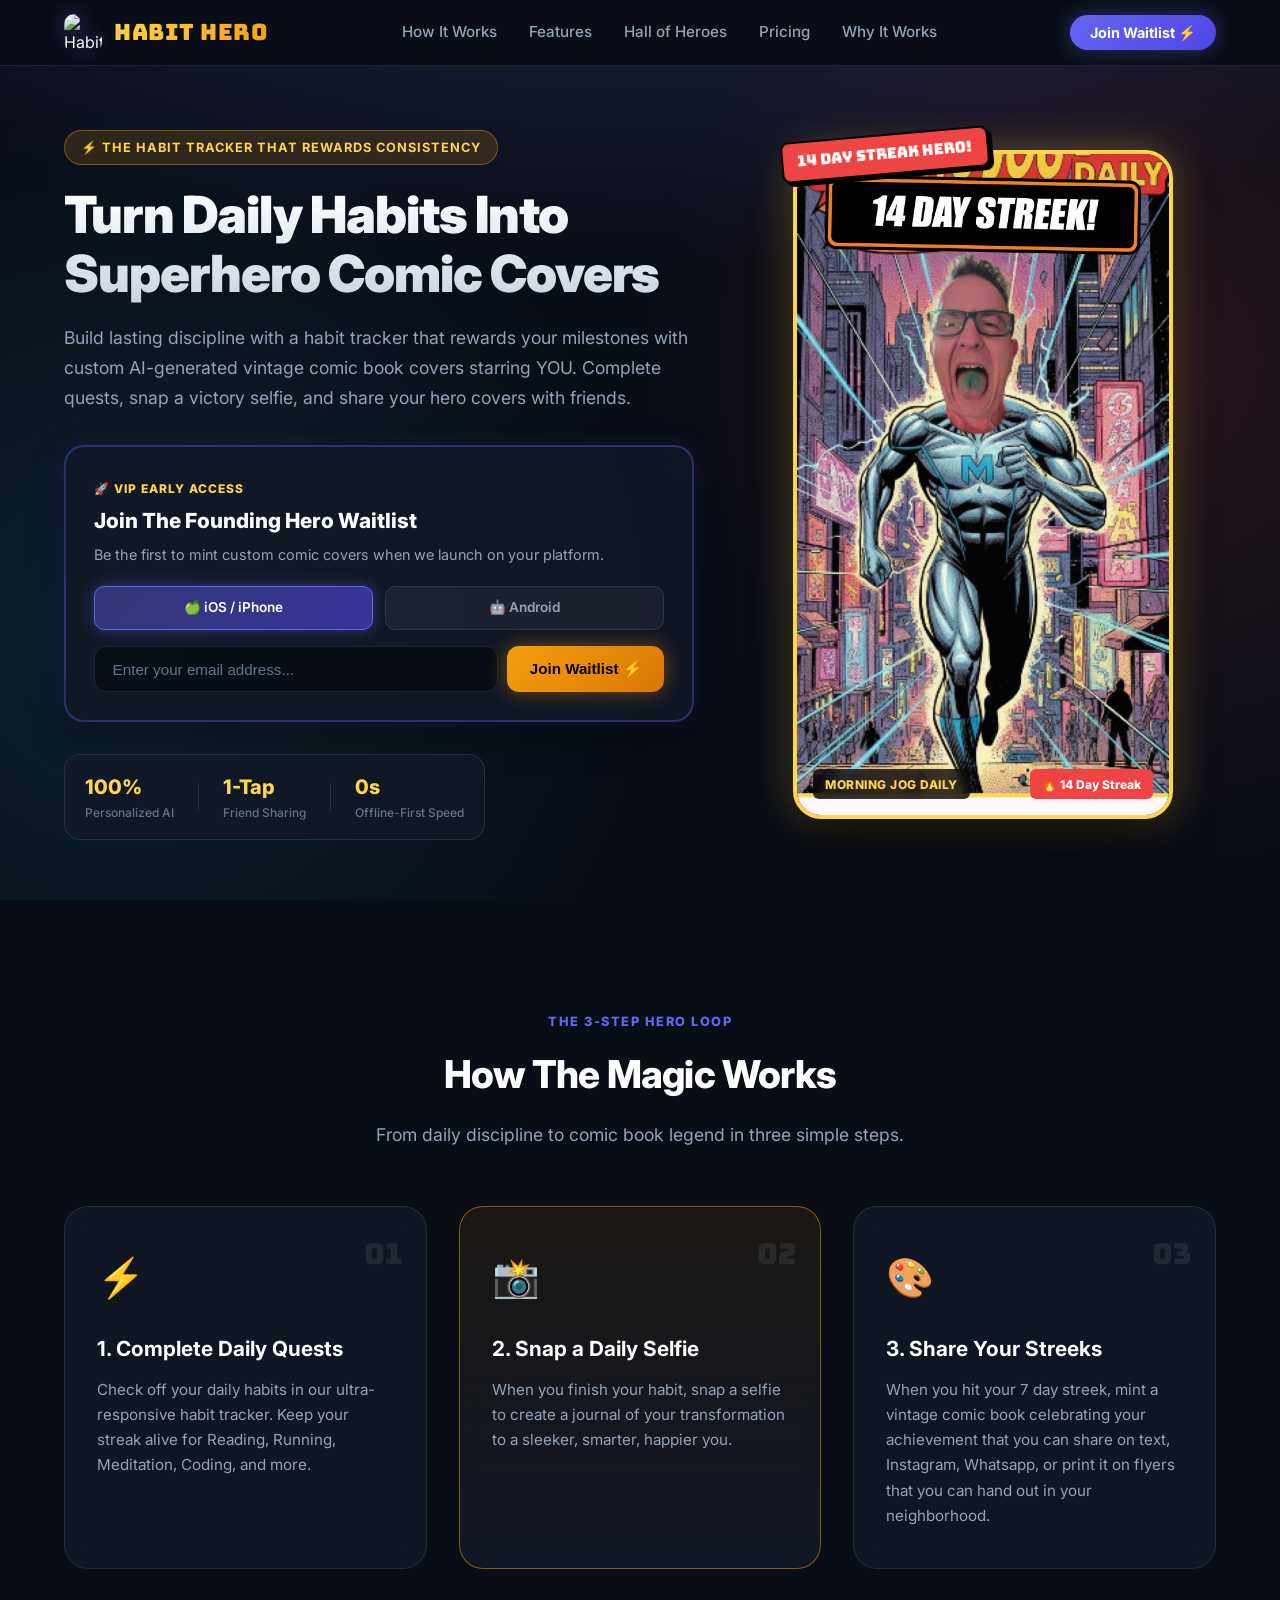
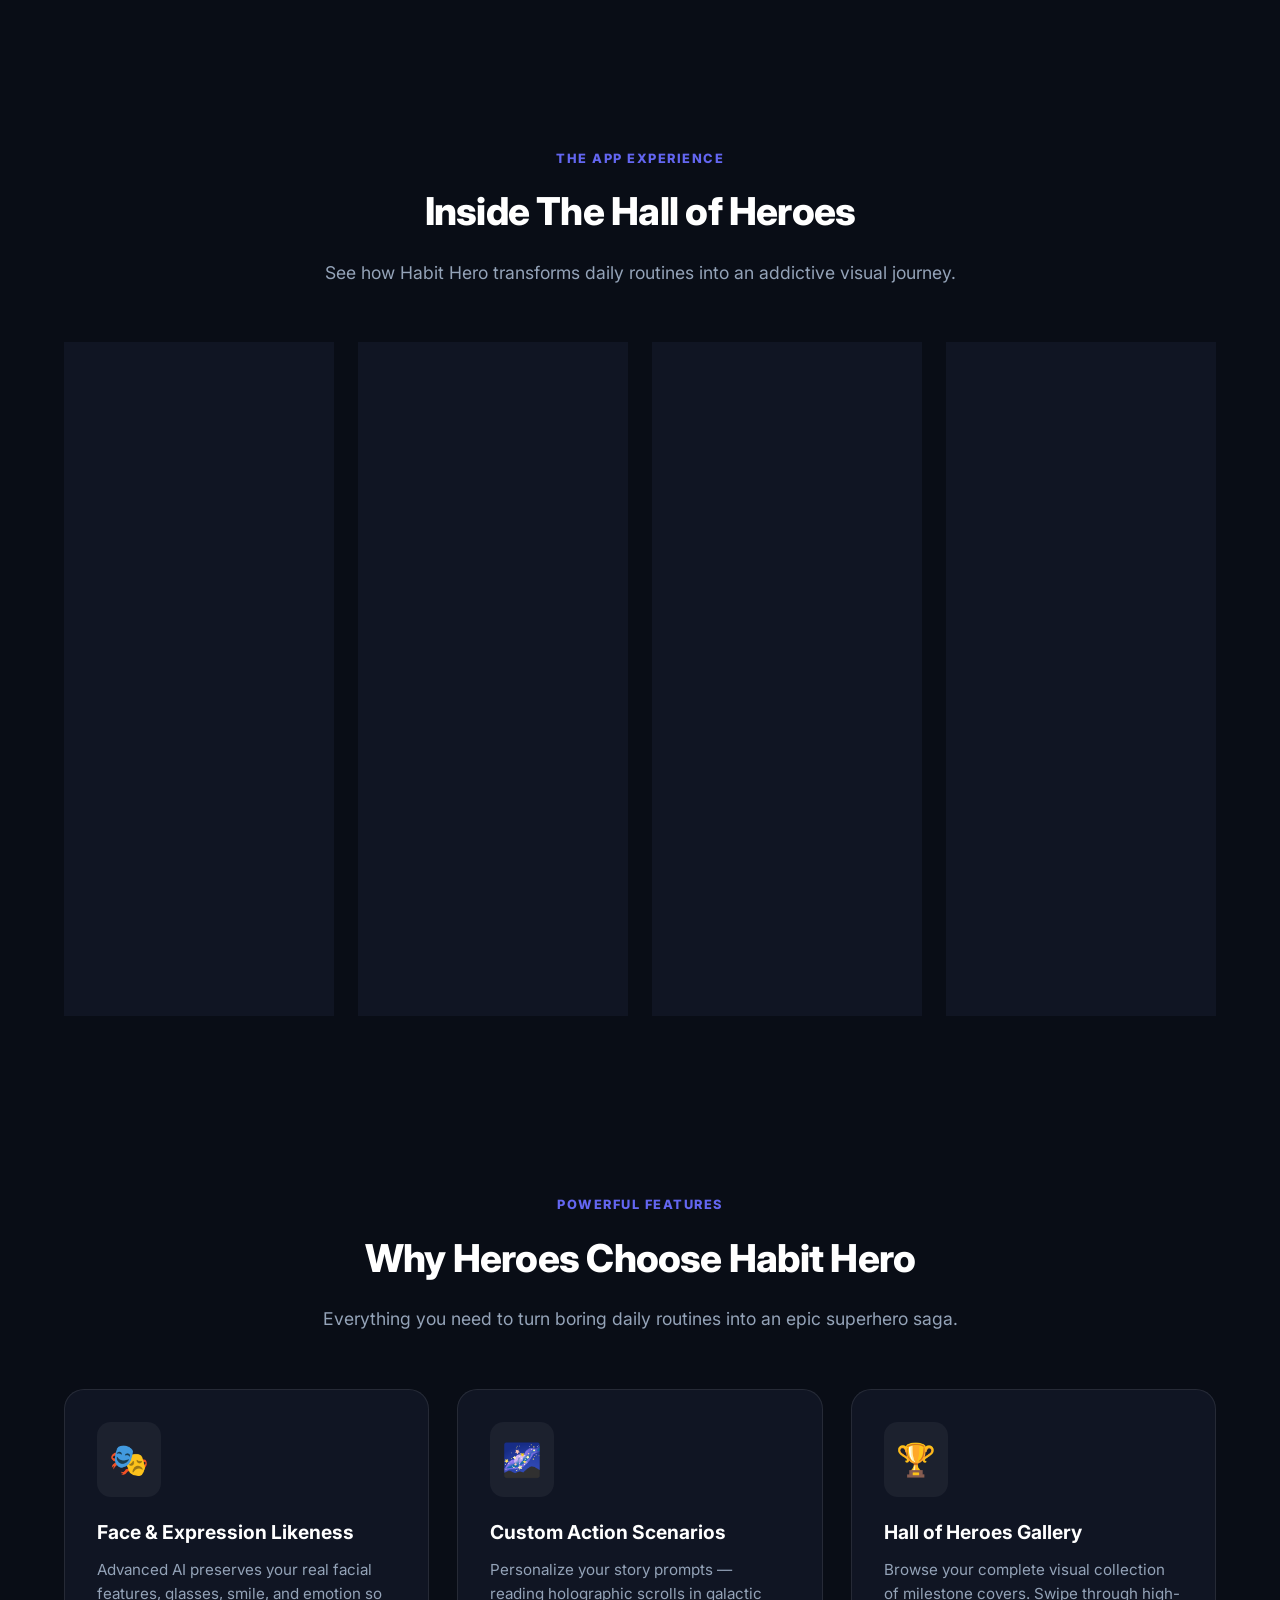
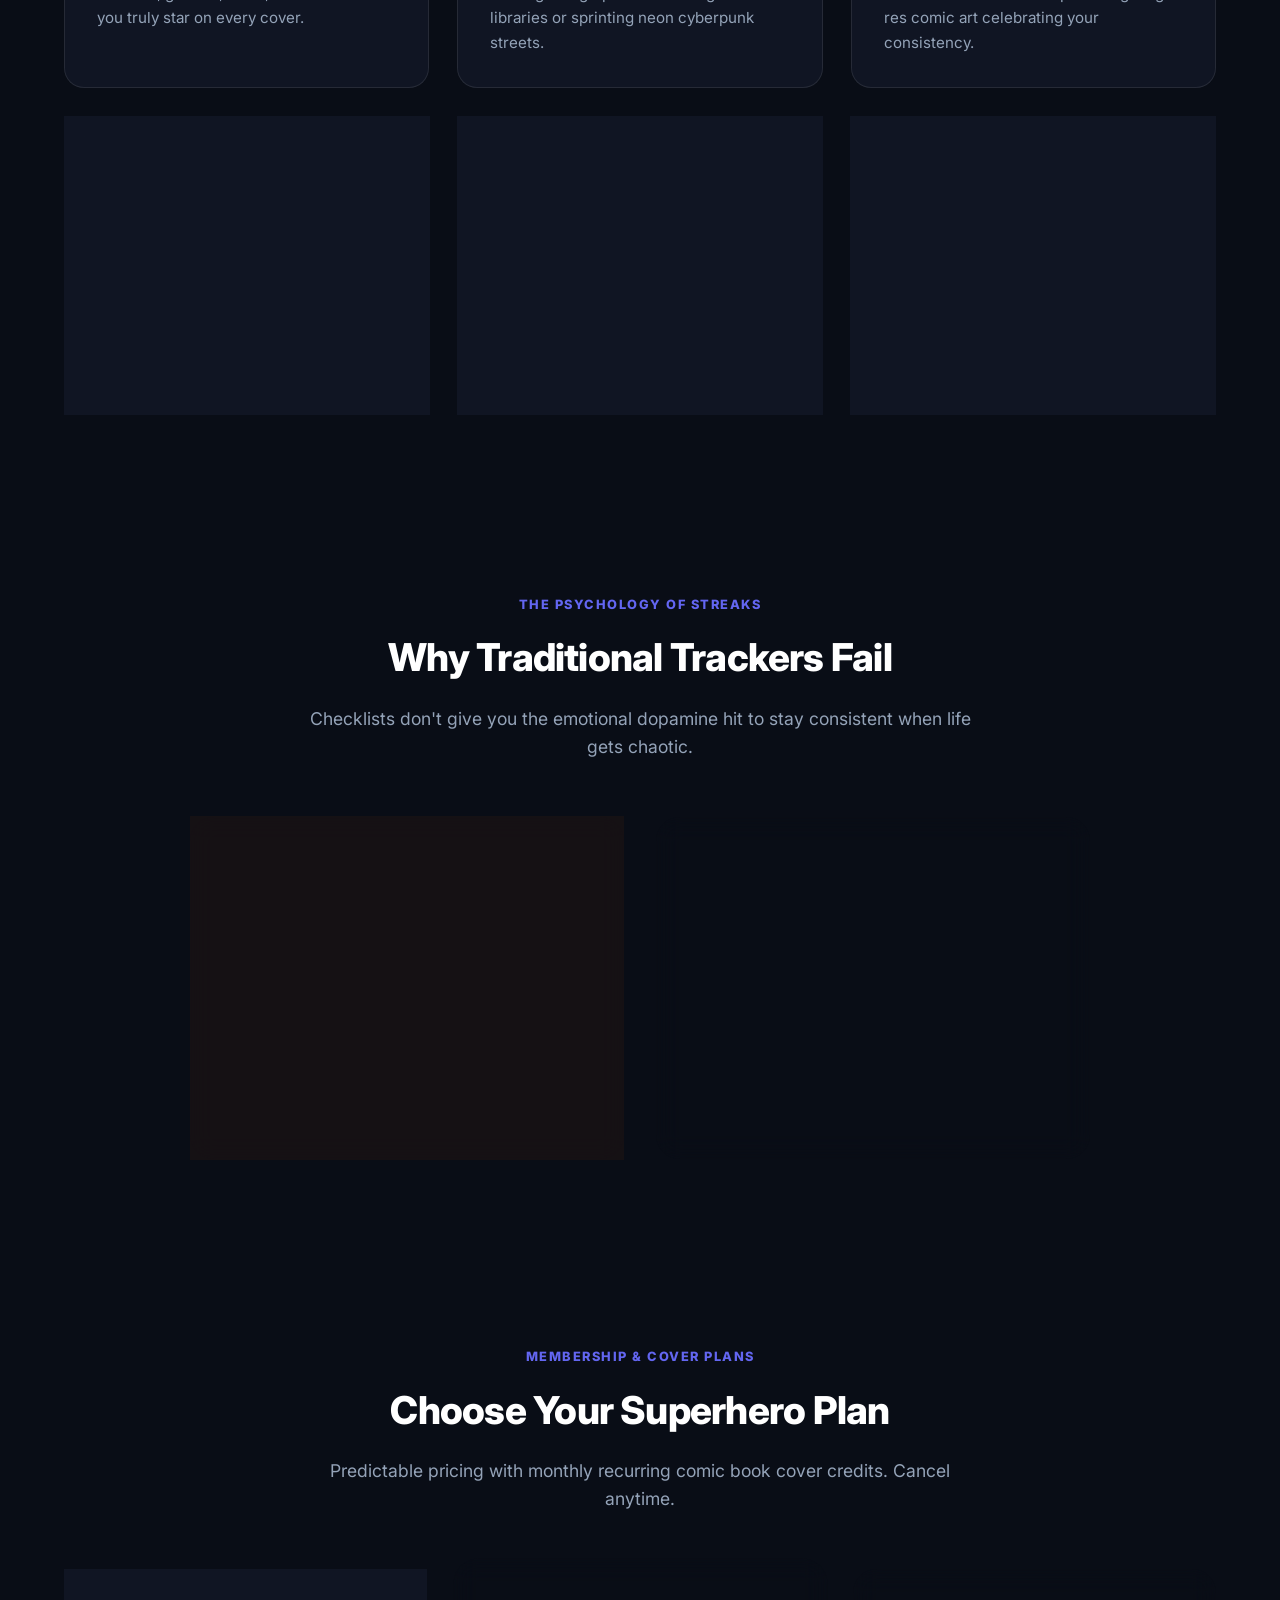
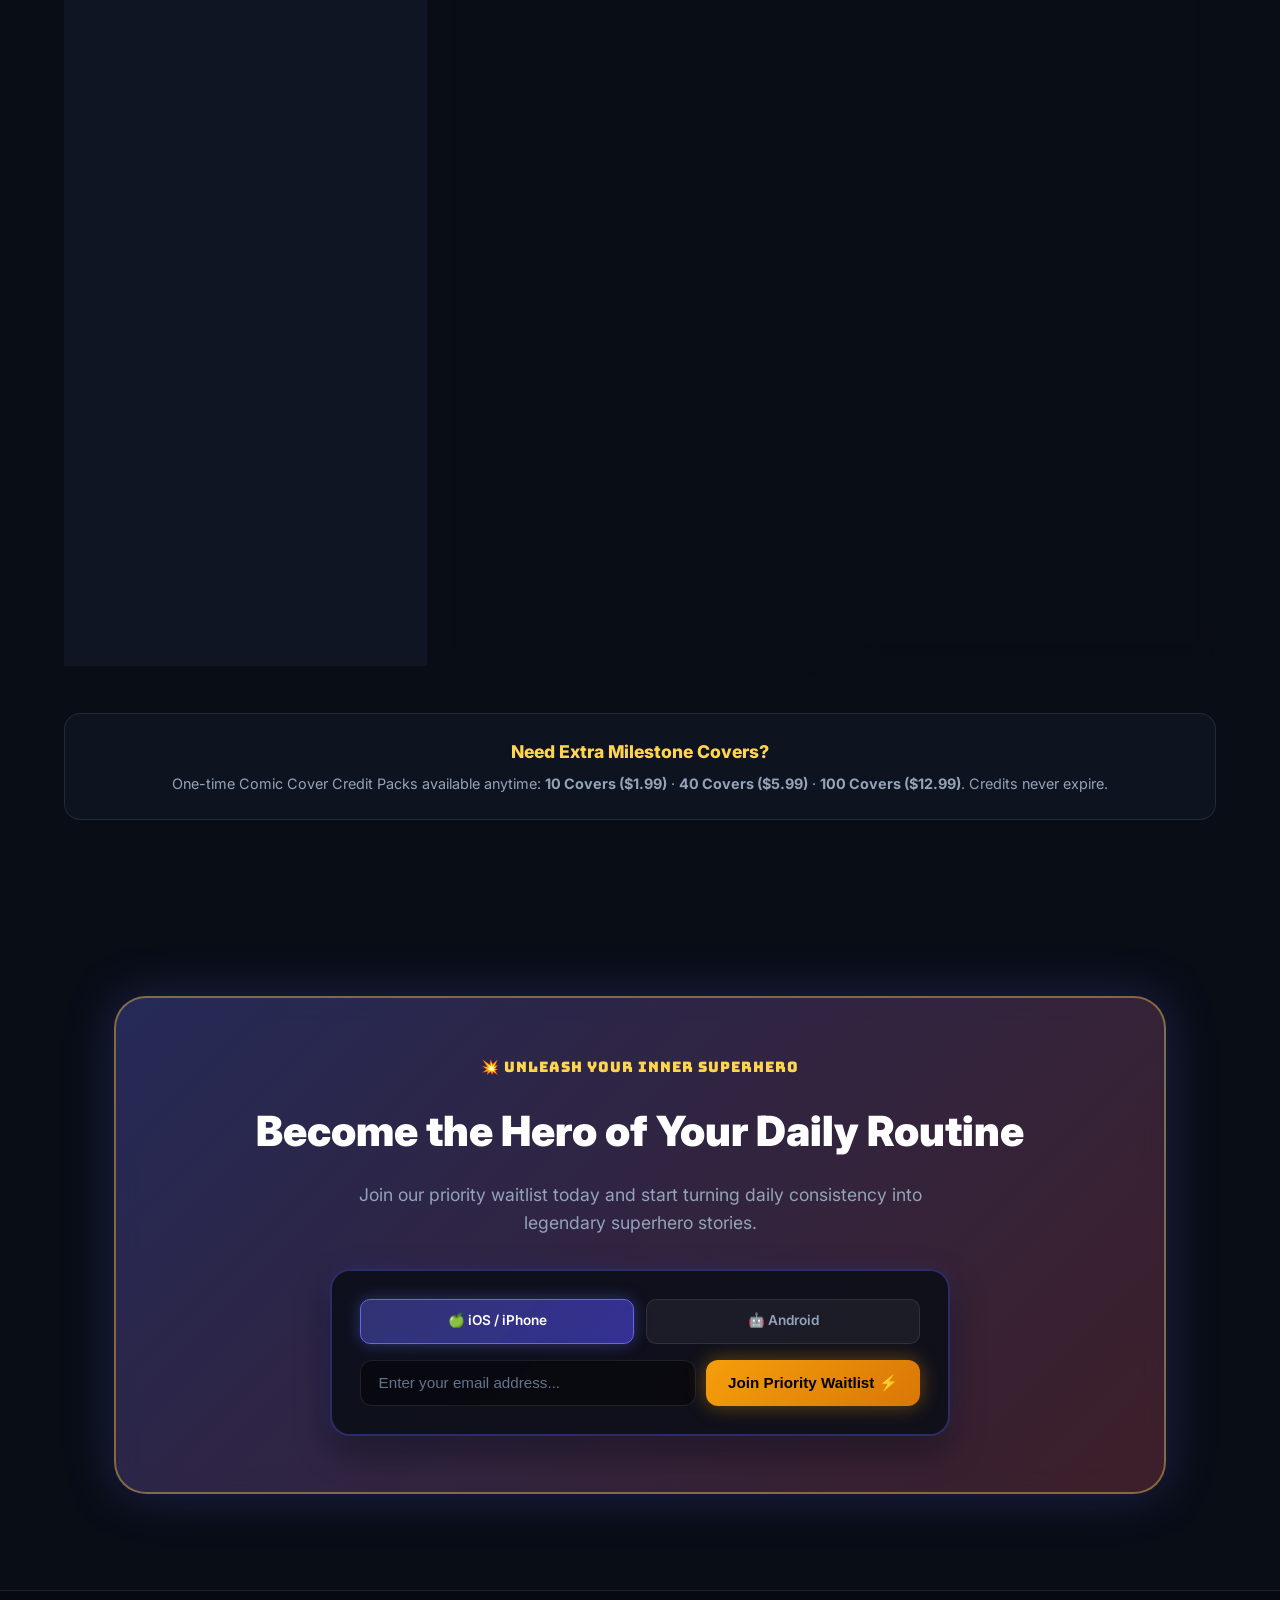
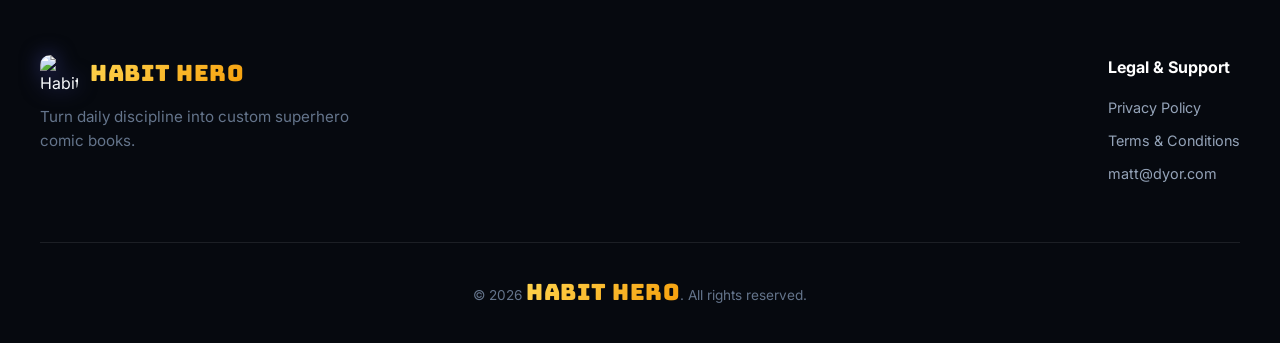
==== commit 9da8d49e: "rebrand: rename app to "Habit Hero" and add AI prompt generation Rebranding: - Rename "HeroHabit" to" ====
--- a/Web/public/index.html
+++ b/Web/public/index.html
@@ -3,7 +3,7 @@
 <head>
     <meta charset="UTF-8">
     <meta name="viewport" content="width=device-width, initial-scale=1.0">
-    <title>HeroHabit — Turn Daily Habits into Superhero Comic Covers</title>
+    <title>Habit Hero — Turn Daily Habits into Superhero Comic Covers</title>
     <meta name="description" content="Track daily habits, celebrate streaks with a victory selfie, and get personalized vintage superhero comic book covers powered by AI to share with friends.">
     <link rel="icon" href="images/favicon.ico" type="image/x-icon">
     <link rel="preconnect" href="https://fonts.googleapis.com">
@@ -21,15 +21,15 @@
     <header class="navbar">
         <div class="nav-container">
             <div class="logo-container">
-                <img src="images/logo.png" alt="HeroHabit Logo" class="logo">
-                <span class="app-name">HeroHabit</span>
+                <img src="images/logo.png" alt="Habit Hero Logo" class="logo">
+                <span class="app-name">Habit Hero</span>
             </div>
             <nav class="nav-links">
                 <a href="#how-it-works">How It Works</a>
                 <a href="#features">Features</a>
                 <a href="#showcase">Hall of Heroes</a>
                 <a href="#pricing">Pricing</a>
-                <a href="#why-herohabit">Why It Works</a>
+                <a href="#why-habithero">Why It Works</a>
             </nav>
             <div class="nav-cta">
                 <a href="#waitlist" class="nav-button">Join Waitlist ⚡</a>
@@ -171,7 +171,7 @@
                 <div class="comic-card-wrapper">
                     <div class="comic-speech-tag">14 DAY STREAK HERO!</div>
                     <div class="device-frame">
-                        <img src="images/hero.jpg?v=3" alt="HeroHabit Morning Jog Comic Cover Starring User Selfie" class="hero-cover-img">
+                        <img src="images/hero.jpg?v=3" alt="Habit Hero Morning Jog Comic Cover Starring User Selfie" class="hero-cover-img">
                         <div class="device-overlay">
                             <div class="overlay-badge">MORNING JOG DAILY</div>
                             <div class="overlay-streak">🔥 14 Day Streak</div>
@@ -222,7 +222,7 @@
         <div class="section-header">
             <div class="section-badge">THE APP EXPERIENCE</div>
             <h2>Inside The Hall of Heroes</h2>
-            <p>See how HeroHabit transforms daily routines into an addictive visual journey.</p>
+            <p>See how Habit Hero transforms daily routines into an addictive visual journey.</p>
         </div>
 
         <div class="showcase-grid">
@@ -272,7 +272,7 @@
     <section class="section features-section" id="features">
         <div class="section-header">
             <div class="section-badge">POWERFUL FEATURES</div>
-            <h2>Why Heroes Choose HeroHabit</h2>
+            <h2>Why Heroes Choose Habit Hero</h2>
             <p>Everything you need to turn boring daily routines into an epic superhero saga.</p>
         </div>
 
@@ -316,7 +316,7 @@
     </section>
 
     <!-- Why It Works (Problem vs Solution) -->
-    <section class="section comparison-section" id="why-herohabit">
+    <section class="section comparison-section" id="why-habithero">
         <div class="section-header">
             <div class="section-badge">THE PSYCHOLOGY OF STREAKS</div>
             <h2>Why Traditional Trackers Fail</h2>
@@ -334,7 +334,7 @@
             </div>
 
             <div class="comparison-card awesome">
-                <div class="comp-header">⚡ HeroHabit Experience</div>
+                <div class="comp-header">⚡ Habit Hero Experience</div>
                 <ul>
                     <li><strong>Epic Rewards:</strong> Minting a custom superhero comic cover is an addictive thrill.</li>
                     <li><strong>Visual Milestones:</strong> Your victory selfies immortalize your hard work and growth.</li>
@@ -537,8 +537,8 @@
         <div class="footer-container">
             <div class="footer-brand">
                 <div class="logo-container">
-                    <img src="images/logo.png" alt="HeroHabit Logo" class="logo">
-                    <span class="app-name">HeroHabit</span>
+                    <img src="images/logo.png" alt="Habit Hero Logo" class="logo">
+                    <span class="app-name">Habit Hero</span>
                 </div>
                 <p>Turn daily discipline into custom superhero comic books.</p>
             </div>
@@ -551,7 +551,7 @@
             </div>
         </div>
         <div class="footer-bottom">
-            <p>&copy; <span class="current-year">2026</span> <span class="app-name">HeroHabit</span>. All rights reserved.</p>
+            <p>&copy; <span class="current-year">2026</span> <span class="app-name">Habit Hero</span>. All rights reserved.</p>
         </div>
     </footer>
 
@@ -619,9 +619,9 @@
 
             // Save to LocalStorage Backup
             try {
-                const existing = JSON.parse(localStorage.getItem('herohabit_waitlist') || '[]');
+                const existing = JSON.parse(localStorage.getItem('habithero_waitlist') || '[]');
                 existing.push({ ...waitlistData, docId: currentDocId });
-                localStorage.setItem('herohabit_waitlist', JSON.stringify(existing));
+                localStorage.setItem('habithero_waitlist', JSON.stringify(existing));
             } catch (err) {
                 console.warn('LocalStorage save error', err);
             }
@@ -661,10 +661,10 @@
 
             // Update in LocalStorage
             try {
-                const existing = JSON.parse(localStorage.getItem('herohabit_waitlist') || '[]');
+                const existing = JSON.parse(localStorage.getItem('habithero_waitlist') || '[]');
                 if (existing.length > 0) {
                     existing[existing.length - 1].priceFeedback = selectedPrice;
-                    localStorage.setItem('herohabit_waitlist', JSON.stringify(existing));
+                    localStorage.setItem('habithero_waitlist', JSON.stringify(existing));
                 }
             } catch (err) {
                 console.warn('LocalStorage survey update error', err);
--- a/Web/public/styles.css
+++ b/Web/public/styles.css
@@ -1,5 +1,5 @@
 /* ==========================================================================
-   HeroHabit — Modern Comic Hero Web Styling
+   Habit Hero — Modern Comic Hero Web Styling
    ========================================================================== */
 
 :root {
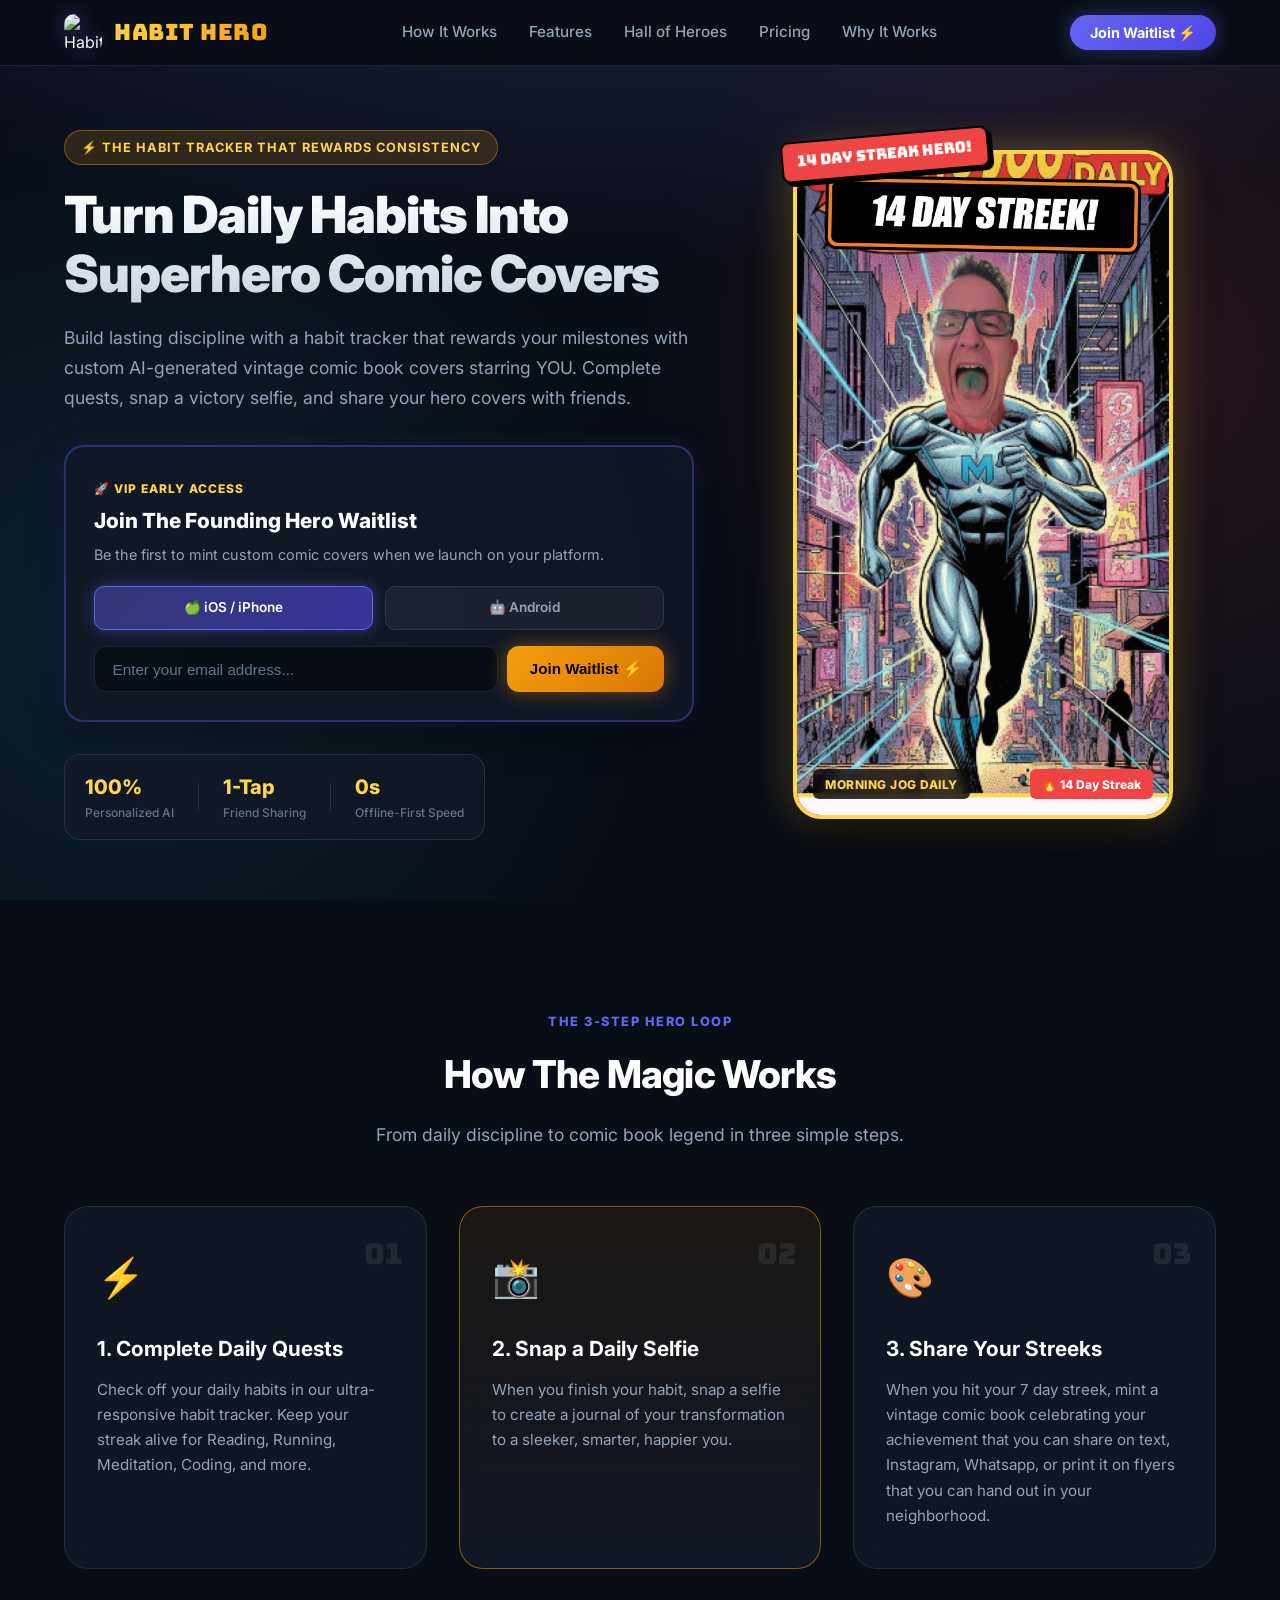
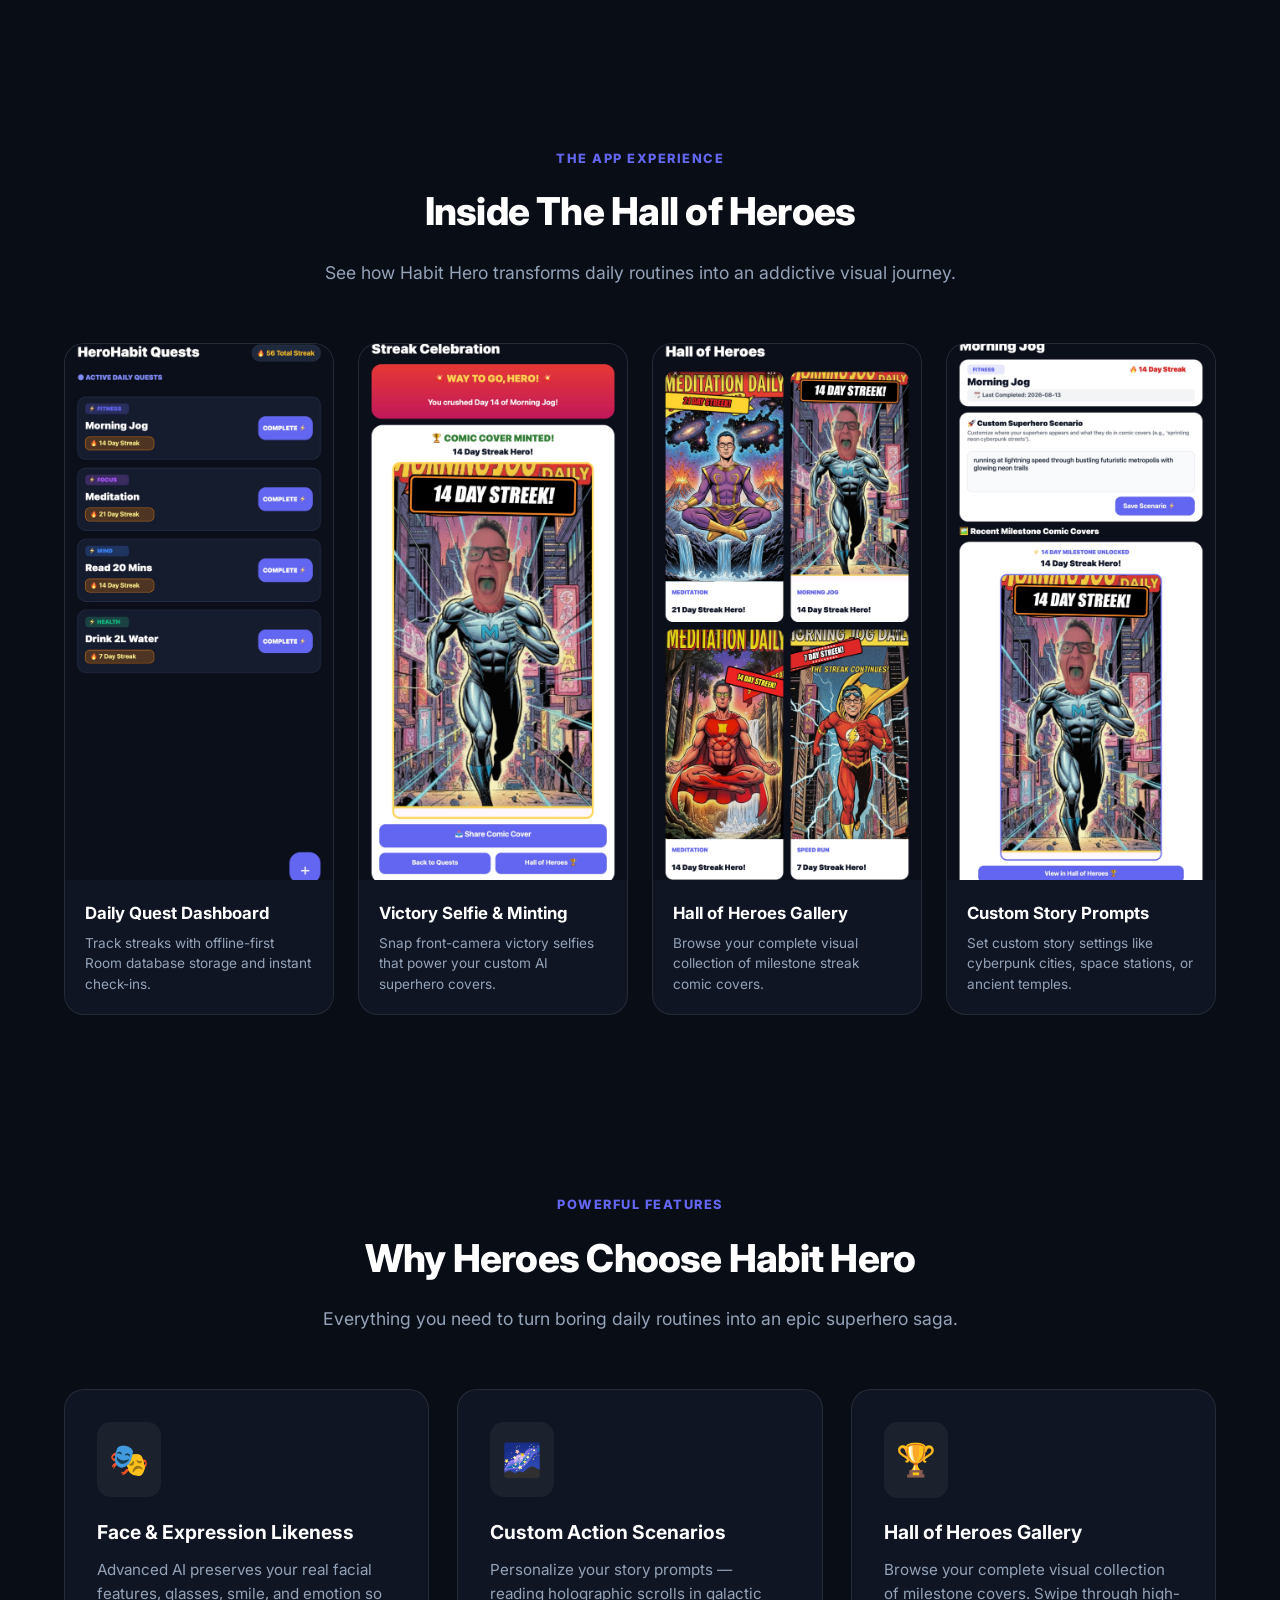
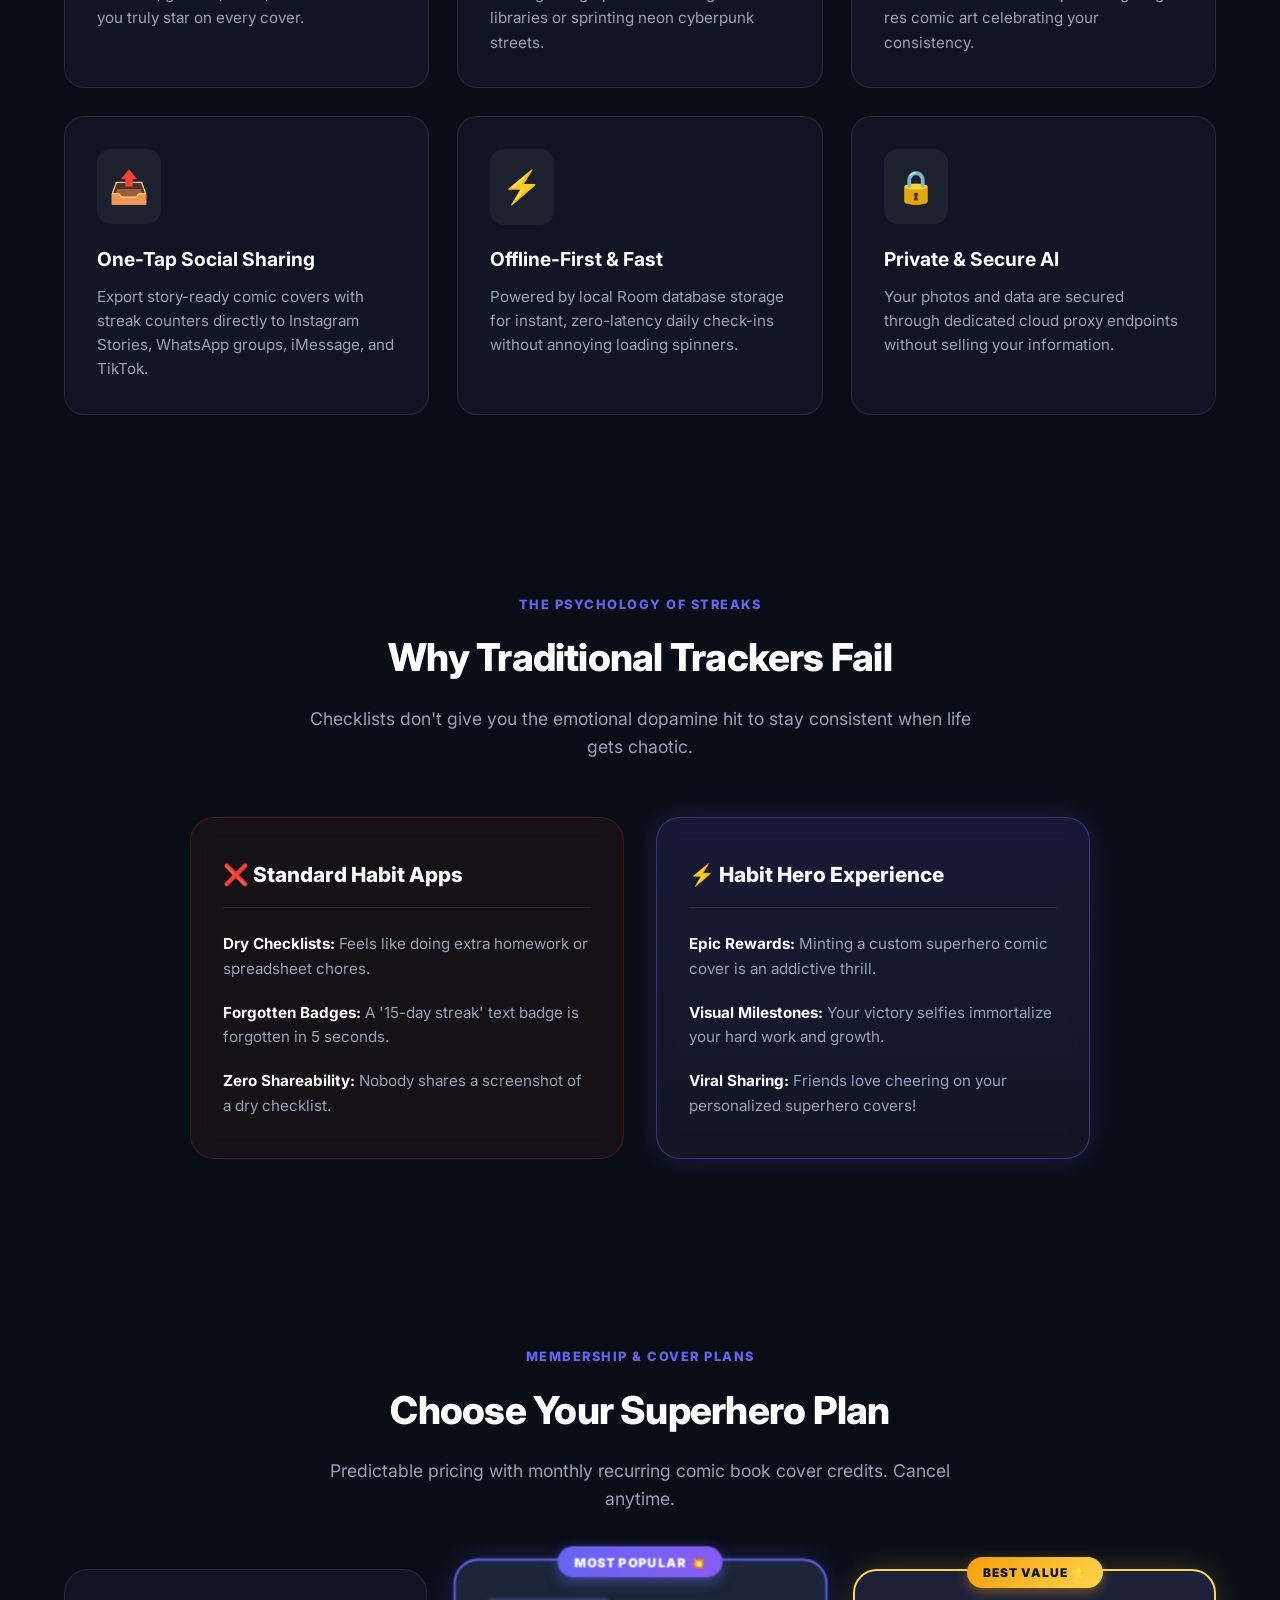
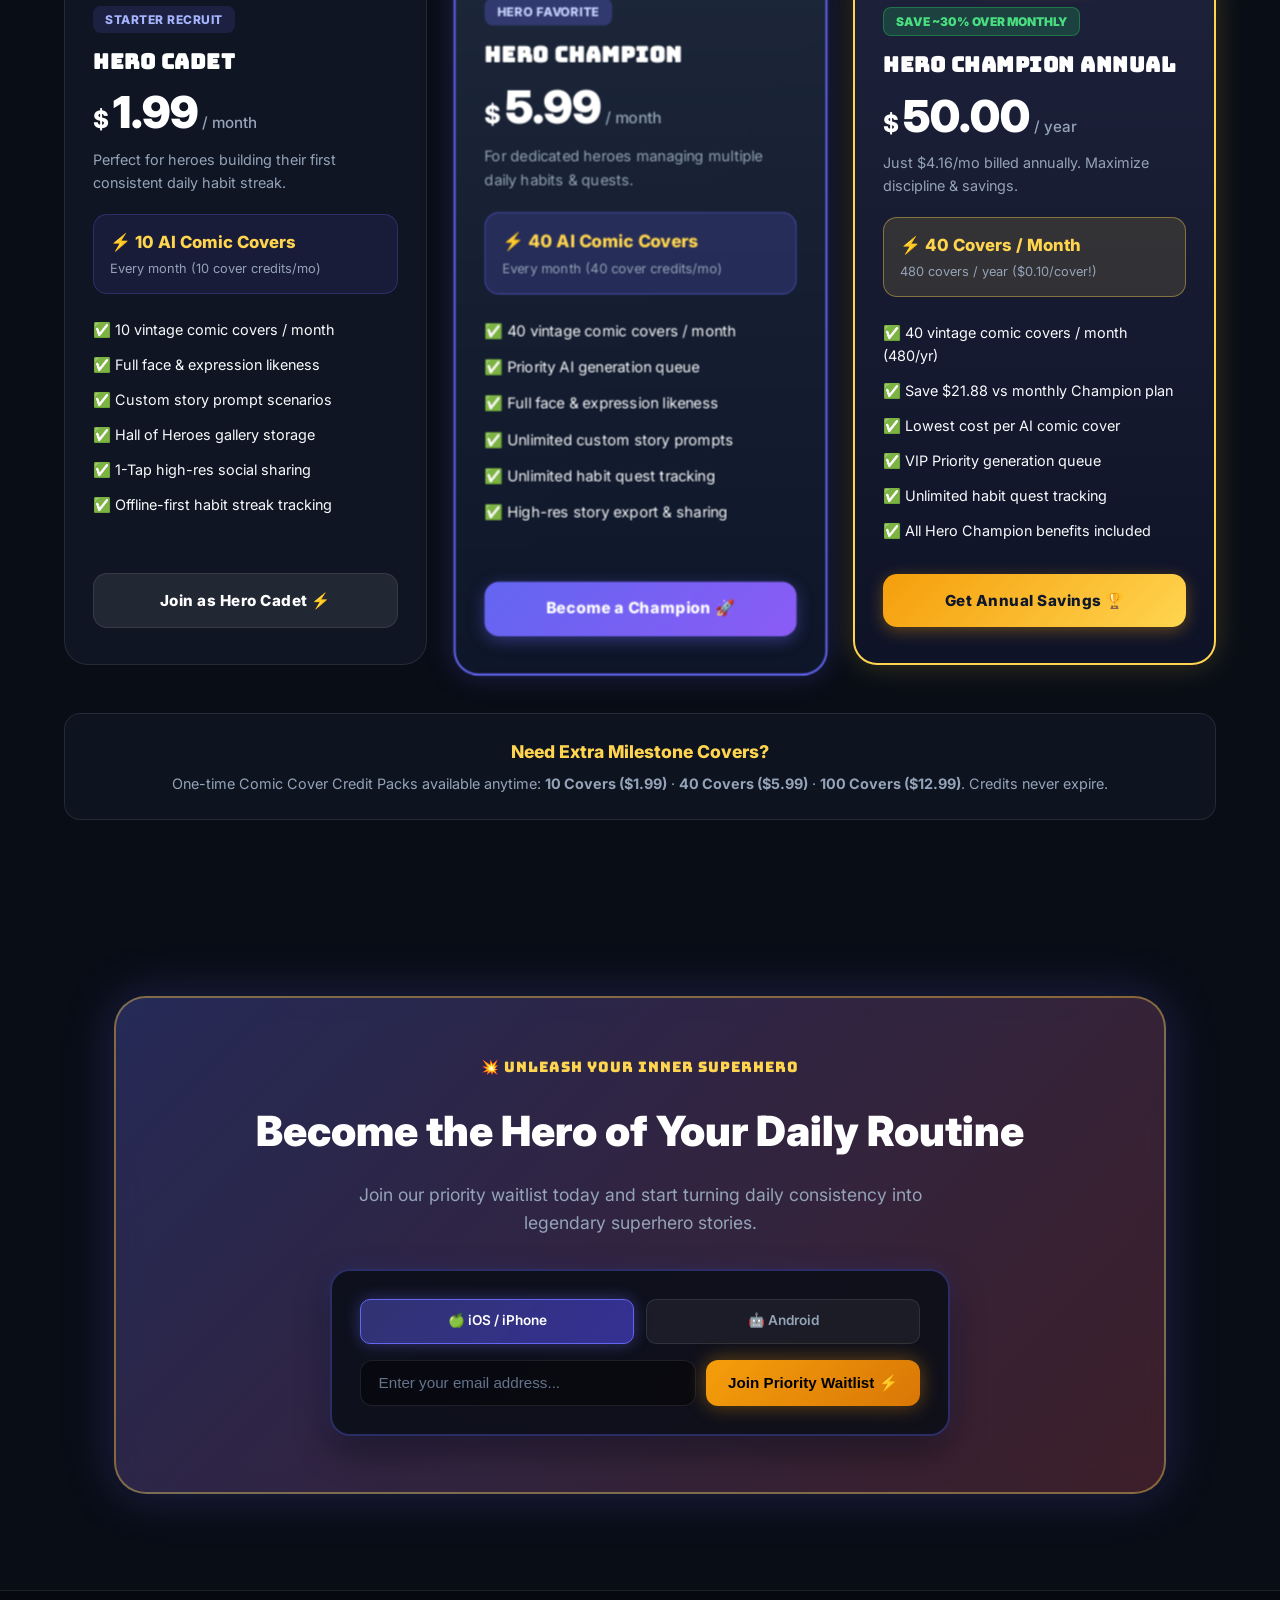
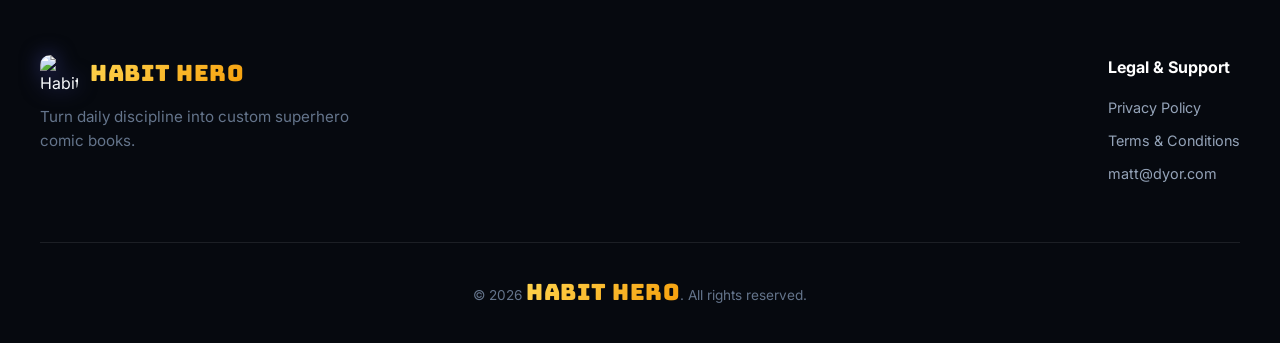
==== commit c4ffffbb: "Move legal pages to /habit-hero/, add in-app Website link, sync Indie Playbook web - Rename herohabi" ====
--- a/Web/public/index.html
+++ b/Web/public/index.html
@@ -545,8 +545,8 @@
             
             <div class="footer-links">
                 <h4>Legal & Support</h4>
-                <a href="privacy-policy.html" target="_blank">Privacy Policy</a>
-                <a href="terms-conditions.html" target="_blank">Terms & Conditions</a>
+                <a href="habit-hero/privacy-policy.html">Privacy Policy</a>
+                <a href="habit-hero/terms-conditions.html">Terms & Conditions</a>
                 <a href="mailto:matt@dyor.com" class="contact-email">matt@dyor.com</a>
             </div>
         </div>
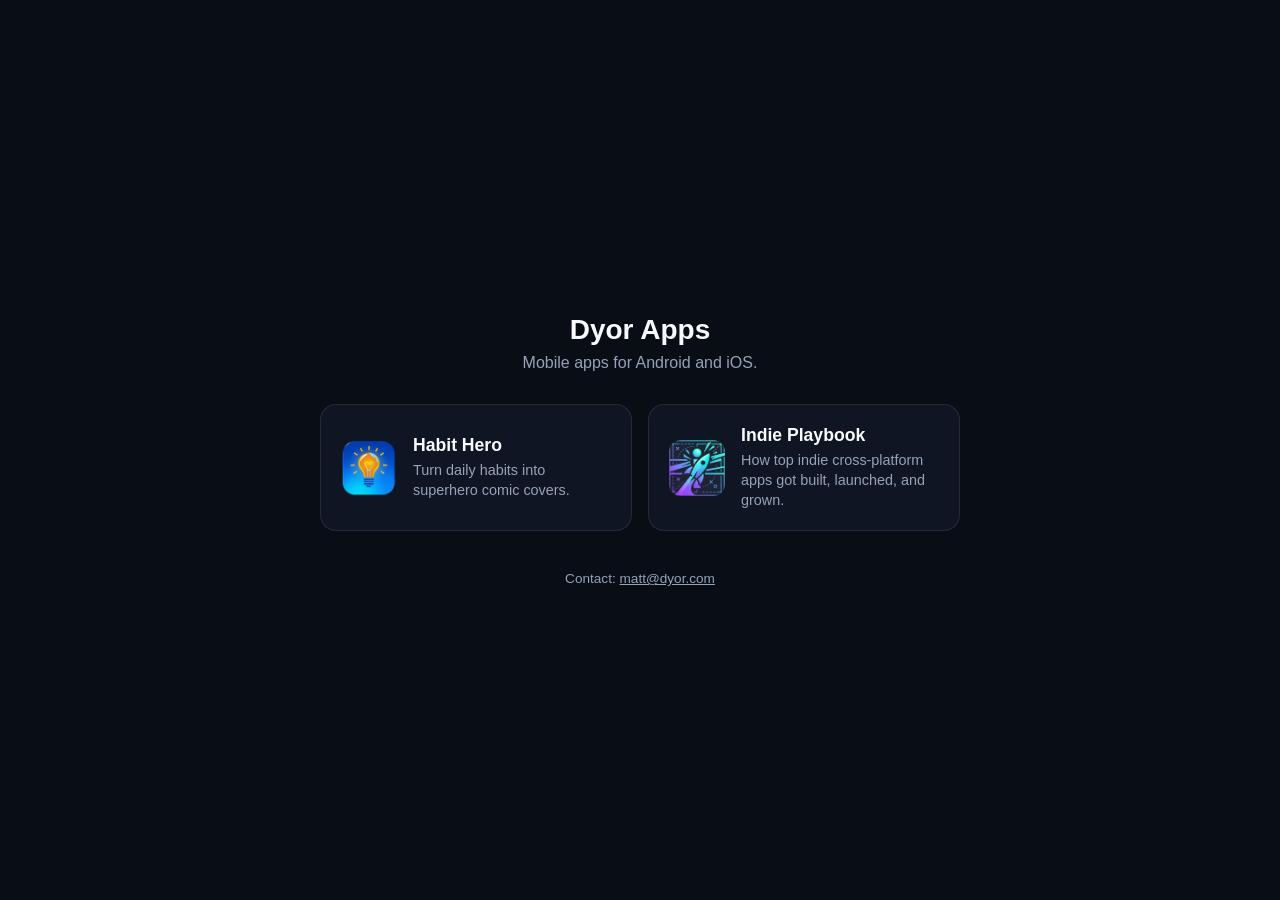
==== commit 930e0f8f: "Move Habit Hero landing to /habit-hero/, add app picker at site root The shared koko-demo-71050 site" ====
--- a/Web/public/index.html
+++ b/Web/public/index.html
@@ -1,684 +1,94 @@
 <!DOCTYPE html>
 <html lang="en">
+
 <head>
-    <meta charset="UTF-8">
-    <meta name="viewport" content="width=device-width, initial-scale=1.0">
-    <title>Habit Hero — Turn Daily Habits into Superhero Comic Covers</title>
-    <meta name="description" content="Track daily habits, celebrate streaks with a victory selfie, and get personalized vintage superhero comic book covers powered by AI to share with friends.">
-    <link rel="icon" href="images/favicon.ico" type="image/x-icon">
-    <link rel="preconnect" href="https://fonts.googleapis.com">
-    <link rel="preconnect" href="https://fonts.gstatic.com" crossorigin>
-    <link href="https://fonts.googleapis.com/css2?family=Bungee&family=Inter:wght@400;500;600;700;800;900&display=swap" rel="stylesheet">
-    <link rel="stylesheet" href="styles.css">
-
-    <!-- Firebase App & Firestore SDKs for real-time lead capture -->
-    <script src="https://www.gstatic.com/firebasejs/10.13.0/firebase-app-compat.js"></script>
-    <script src="https://www.gstatic.com/firebasejs/10.13.0/firebase-firestore-compat.js"></script>
-</head>
-<body>
-
-    <!-- Sticky Navigation -->
-    <header class="navbar">
-        <div class="nav-container">
-            <div class="logo-container">
-                <img src="images/logo.png" alt="Habit Hero Logo" class="logo">
-                <span class="app-name">Habit Hero</span>
-            </div>
-            <nav class="nav-links">
-                <a href="#how-it-works">How It Works</a>
-                <a href="#features">Features</a>
-                <a href="#showcase">Hall of Heroes</a>
-                <a href="#pricing">Pricing</a>
-                <a href="#why-habithero">Why It Works</a>
-            </nav>
-            <div class="nav-cta">
-                <a href="#waitlist" class="nav-button">Join Waitlist ⚡</a>
-            </div>
-        </div>
-    </header>
-
-    <!-- Hero Section -->
-    <section class="hero" id="home">
-        <div class="hero-container">
-            <div class="hero-content">
-                <div class="hero-badge">⚡ THE HABIT TRACKER THAT REWARDS CONSISTENCY</div>
-                <h1 class="hero-title">Turn Daily Habits Into Superhero Comic Covers</h1>
-                <p class="hero-subtitle">
-                    Build lasting discipline with a habit tracker that rewards your milestones with custom AI-generated vintage comic book covers starring <strong>YOU</strong>. Snap a victory selfie, celebrate streaks, and share your hero covers with friends.
-                </p>
-
-                <!-- Store Links (Commented out per user request until public launch)
-                <div class="cta-buttons" id="download" style="display: none;">
-                    <a href="" class="app-store-link" target="_blank" style="display: none;"> 
-                        <img src="images/download_appstore.svg" alt="Download on App Store" class="download-button">
-                    </a>
-                    <a href="" class="play-store-link" target="_blank" style="display: none;"> 
-                        <img src="images/download_playstore.png" alt="Get it on Google Play" class="download-button">
-                    </a>
-                </div>
-                -->
-
-                <!-- Interactive Hero Waitlist Form & Pricing Survey -->
-                <div class="waitlist-card" id="waitlist">
-                    <div class="waitlist-header">
-                        <span class="waitlist-pill">🚀 VIP EARLY ACCESS</span>
-                        <h3>Join The Founding Hero Waitlist</h3>
-                        <p>Be the first to mint custom comic covers when we launch on your platform.</p>
-                    </div>
-
-                    <!-- Step 1: Email & Platform Choice -->
-                    <form id="hero-waitlist-form" class="waitlist-form" onsubmit="handleWaitlistSubmit(event, 'hero')">
-                        <div class="platform-selector">
-                            <label class="platform-option">
-                                <input type="radio" name="hero-platform" value="iOS" checked>
-                                <span class="platform-btn">🍏 iOS / iPhone</span>
-                            </label>
-                            <label class="platform-option">
-                                <input type="radio" name="hero-platform" value="Android">
-                                <span class="platform-btn">🤖 Android</span>
-                            </label>
-                        </div>
-                        <div class="input-group">
-                            <input type="email" id="hero-waitlist-email" placeholder="Enter your email address..." required autocomplete="email">
-                            <button type="submit" class="waitlist-submit-btn" id="hero-waitlist-btn">Join Waitlist ⚡</button>
-                        </div>
-                    </form>
-
-                    <!-- Step 2: Pricing Survey (5c, 10c recommended, 15c, 20c, 25c, 50c per cover) -->
-                    <div id="hero-pricing-survey" class="pricing-survey-box" style="display: none;">
-                        <div class="survey-badge">🎉 YOU'RE ON THE WAITLIST!</div>
-                        <h4>Quick question for founding heroes:</h4>
-                        <p class="survey-question">How much would you be willing to pay for a <strong>10-pack</strong> of personalized AI comic book covers?</p>
-                        
-                        <form id="hero-survey-form" onsubmit="handleSurveySubmit(event, 'hero')">
-                            <div class="pricing-options">
-                                <label class="price-chip">
-                                    <input type="radio" name="hero-price" value="5¢/cover ($0.50 for 10)">
-                                    <span class="chip-content">
-                                        <span class="chip-price">5¢ <small>/ cover</small></span>
-                                        <span class="chip-total">$0.50 for 10</span>
-                                    </span>
-                                </label>
-                                <label class="price-chip popular">
-                                    <input type="radio" name="hero-price" value="10¢/cover ($1.00 for 10)" checked>
-                                    <span class="chip-content">
-                                        <span class="chip-price">10¢ <small>/ cover</small></span>
-                                        <span class="chip-total">$1.00 for 10</span>
-                                        <span class="badge-pop">RECOMMENDED</span>
-                                    </span>
-                                </label>
-                                <label class="price-chip">
-                                    <input type="radio" name="hero-price" value="15¢/cover ($1.50 for 10)">
-                                    <span class="chip-content">
-                                        <span class="chip-price">15¢ <small>/ cover</small></span>
-                                        <span class="chip-total">$1.50 for 10</span>
-                                    </span>
-                                </label>
-                                <label class="price-chip">
-                                    <input type="radio" name="hero-price" value="20¢/cover ($2.00 for 10)">
-                                    <span class="chip-content">
-                                        <span class="chip-price">20¢ <small>/ cover</small></span>
-                                        <span class="chip-total">$2.00 for 10</span>
-                                    </span>
-                                </label>
-                                <label class="price-chip">
-                                    <input type="radio" name="hero-price" value="25¢/cover ($2.50 for 10)">
-                                    <span class="chip-content">
-                                        <span class="chip-price">25¢ <small>/ cover</small></span>
-                                        <span class="chip-total">$2.50 for 10</span>
-                                    </span>
-                                </label>
-                                <label class="price-chip">
-                                    <input type="radio" name="hero-price" value="50¢/cover ($5.00 for 10)">
-                                    <span class="chip-content">
-                                        <span class="chip-price">50¢ <small>/ cover</small></span>
-                                        <span class="chip-total">$5.00 for 10</span>
-                                    </span>
-                                </label>
-                            </div>
-                            <button type="submit" class="survey-submit-btn" id="hero-survey-btn">Submit Feedback & Unlock Free Bonus Cover 🚀</button>
-                        </form>
-                    </div>
-
-                    <!-- Step 3: Success Confirmation -->
-                    <div id="hero-survey-success" class="survey-success-box" style="display: none;">
-                        <div class="success-icon">🏆</div>
-                        <h4>You're All Set, Hero!</h4>
-                        <p>Your spot is reserved and your feedback is saved in Firebase. We'll send your invite and <strong>1 free bonus cover</strong> the moment early access begins for your platform!</p>
-                    </div>
-                </div>
-
-                <div class="hero-stats">
-                    <div class="stat-item">
-                        <span class="stat-number">100%</span>
-                        <span class="stat-label">Personalized AI</span>
-                    </div>
-                    <div class="stat-divider"></div>
-                    <div class="stat-item">
-                        <span class="stat-number">1-Tap</span>
-                        <span class="stat-label">Friend Sharing</span>
-                    </div>
-                    <div class="stat-divider"></div>
-                    <div class="stat-item">
-                        <span class="stat-number">0s</span>
-                        <span class="stat-label">Offline-First Speed</span>
-                    </div>
-                </div>
-            </div>
-
-            <!-- Hero Showcase Device -->
-            <div class="hero-showcase">
-                <div class="comic-card-wrapper">
-                    <div class="comic-speech-tag">14 DAY STREAK HERO!</div>
-                    <div class="device-frame">
-                        <img src="images/hero.jpg?v=3" alt="Habit Hero Morning Jog Comic Cover Starring User Selfie" class="hero-cover-img">
-                        <div class="device-overlay">
-                            <div class="overlay-badge">MORNING JOG DAILY</div>
-                            <div class="overlay-streak">🔥 14 Day Streak</div>
-                        </div>
-                    </div>
-                </div>
-            </div>
-        </div>
-    </section>
-
-    <!-- How It Works Section -->
-    <section class="section how-it-works-section" id="how-it-works">
-        <div class="section-header">
-            <div class="section-badge">THE 3-STEP HERO LOOP</div>
-            <h2>How The Magic Works</h2>
-            <p>From daily discipline to comic book legend in three simple steps.</p>
-        </div>
-
-        <div class="steps-grid">
-            <!-- Step 1 -->
-            <div class="step-card">
-                <div class="step-number">01</div>
-                <div class="step-icon">⚡</div>
-                <h3>1. Complete Daily Quests</h3>
-                <p>Check off your daily habits in our ultra-responsive habit tracker. Keep your streak alive for Reading, Running, Meditation, Coding, and more.</p>
-            </div>
-
-            <!-- Step 2 -->
-            <div class="step-card highlight">
-                <div class="step-number">02</div>
-                <div class="step-icon">📸</div>
-                <h3>2. Snap a Daily Selfie</h3>
-                <p>When you finish your habit, snap a selfie to create a journal of your transformation to a sleeker, smarter, happier you.</p>
-            </div>
-
-            <!-- Step 3 -->
-            <div class="step-card">
-                <div class="step-number">03</div>
-                <div class="step-icon">🎨</div>
-                <h3>3. Share Your Streeks</h3>
-                <p>When you hit your 7 day streek, mint a vintage comic book celebrating your achievement that you can share on text, Instagram, Whatsapp, or print it on flyers that you can hand out in your neighborhood.</p>
-            </div>
-        </div>
-    </section>
-
-    <!-- Visual Showcase / App Screens Section -->
-    <section class="section showcase-section" id="showcase">
-        <div class="section-header">
-            <div class="section-badge">THE APP EXPERIENCE</div>
-            <h2>Inside The Hall of Heroes</h2>
-            <p>See how Habit Hero transforms daily routines into an addictive visual journey.</p>
-        </div>
-
-        <div class="showcase-grid">
-            <div class="showcase-card">
-                <div class="showcase-image-box">
-                    <img src="images/screen_quests.png?v=3" alt="Daily Quests Screen">
-                </div>
-                <div class="showcase-info">
-                    <h4>Daily Quest Dashboard</h4>
-                    <p>Track streaks with offline-first Room database storage and instant check-ins.</p>
-                </div>
-            </div>
-
-            <div class="showcase-card">
-                <div class="showcase-image-box">
-                    <img src="images/screen_celebration.png?v=3" alt="Victory Selfie & Minting Screen">
-                </div>
-                <div class="showcase-info">
-                    <h4>Victory Selfie & Minting</h4>
-                    <p>Snap front-camera victory selfies that power your custom AI superhero covers.</p>
-                </div>
-            </div>
-
-            <div class="showcase-card">
-                <div class="showcase-image-box">
-                    <img src="images/screen_hall_of_heroes.png?v=3" alt="Hall of Heroes Gallery Screen">
-                </div>
-                <div class="showcase-info">
-                    <h4>Hall of Heroes Gallery</h4>
-                    <p>Browse your complete visual collection of milestone streak comic covers.</p>
-                </div>
-            </div>
-
-            <div class="showcase-card">
-                <div class="showcase-image-box">
-                    <img src="images/screen_custom_scenario.png?v=3" alt="Custom Action Scenarios Screen">
-                </div>
-                <div class="showcase-info">
-                    <h4>Custom Story Prompts</h4>
-                    <p>Set custom story settings like cyberpunk cities, space stations, or ancient temples.</p>
-                </div>
-            </div>
-        </div>
-    </section>
-
-    <!-- Features Section -->
-    <section class="section features-section" id="features">
-        <div class="section-header">
-            <div class="section-badge">POWERFUL FEATURES</div>
-            <h2>Why Heroes Choose Habit Hero</h2>
-            <p>Everything you need to turn boring daily routines into an epic superhero saga.</p>
-        </div>
-
-        <div class="features-grid">
-            <div class="feature-card">
-                <div class="feature-icon">🎭</div>
-                <h3>Face & Expression Likeness</h3>
-                <p>Advanced AI preserves your real facial features, glasses, smile, and emotion so you truly star on every cover.</p>
-            </div>
-
-            <div class="feature-card">
-                <div class="feature-icon">🌌</div>
-                <h3>Custom Action Scenarios</h3>
-                <p>Personalize your story prompts — reading holographic scrolls in galactic libraries or sprinting neon cyberpunk streets.</p>
-            </div>
-
-            <div class="feature-card">
-                <div class="feature-icon">🏆</div>
-                <h3>Hall of Heroes Gallery</h3>
-                <p>Browse your complete visual collection of milestone covers. Swipe through high-res comic art celebrating your consistency.</p>
-            </div>
-
-            <div class="feature-card">
-                <div class="feature-icon">📤</div>
-                <h3>One-Tap Social Sharing</h3>
-                <p>Export story-ready comic covers with streak counters directly to Instagram Stories, WhatsApp groups, iMessage, and TikTok.</p>
-            </div>
-
-            <div class="feature-card">
-                <div class="feature-icon">⚡</div>
-                <h3>Offline-First & Fast</h3>
-                <p>Powered by local Room database storage for instant, zero-latency daily check-ins without annoying loading spinners.</p>
-            </div>
-
-            <div class="feature-card">
-                <div class="feature-icon">🔒</div>
-                <h3>Private & Secure AI</h3>
-                <p>Your photos and data are secured through dedicated cloud proxy endpoints without selling your information.</p>
-            </div>
-        </div>
-    </section>
-
-    <!-- Why It Works (Problem vs Solution) -->
-    <section class="section comparison-section" id="why-habithero">
-        <div class="section-header">
-            <div class="section-badge">THE PSYCHOLOGY OF STREAKS</div>
-            <h2>Why Traditional Trackers Fail</h2>
-            <p>Checklists don't give you the emotional dopamine hit to stay consistent when life gets chaotic.</p>
-        </div>
-
-        <div class="comparison-grid">
-            <div class="comparison-card boring">
-                <div class="comp-header">❌ Standard Habit Apps</div>
-                <ul>
-                    <li><strong>Dry Checklists:</strong> Feels like doing extra homework or spreadsheet chores.</li>
-                    <li><strong>Forgotten Badges:</strong> A '15-day streak' text badge is forgotten in 5 seconds.</li>
-                    <li><strong>Zero Shareability:</strong> Nobody shares a screenshot of a dry checklist.</li>
-                </ul>
-            </div>
-
-            <div class="comparison-card awesome">
-                <div class="comp-header">⚡ Habit Hero Experience</div>
-                <ul>
-                    <li><strong>Epic Rewards:</strong> Minting a custom superhero comic cover is an addictive thrill.</li>
-                    <li><strong>Visual Milestones:</strong> Your victory selfies immortalize your hard work and growth.</li>
-                    <li><strong>Viral Sharing:</strong> Friends love cheering on your personalized superhero covers!</li>
-                </ul>
-            </div>
-        </div>
-    </section>
-
-    <!-- Pricing & Membership Plans Section -->
-    <section class="section pricing-section" id="pricing">
-        <div class="section-header">
-            <div class="section-badge">MEMBERSHIP &amp; COVER PLANS</div>
-            <h2>Choose Your Superhero Plan</h2>
-            <p>Predictable pricing with monthly recurring comic book cover credits. Cancel anytime.</p>
-        </div>
-
-        <div class="pricing-grid">
-            <!-- Plan 1: Hero Cadet -->
-            <div class="pricing-card">
-                <div class="pricing-header">
-                    <div class="plan-badge">STARTER RECRUIT</div>
-                    <h3 class="plan-name">Hero Cadet</h3>
-                    <div class="plan-price">
-                        <span class="price-currency">$</span>
-                        <span class="price-val">1.99</span>
-                        <span class="price-period">/ month</span>
-                    </div>
-                    <p class="plan-description">Perfect for heroes building their first consistent daily habit streak.</p>
-                </div>
-                <div class="plan-covers-highlight">
-                    <span class="covers-count">⚡ 10 AI Comic Covers</span>
-                    <span class="covers-sub">Every month (10 cover credits/mo)</span>
-                </div>
-                <ul class="plan-features">
-                    <li>✅ 10 vintage comic covers / month</li>
-                    <li>✅ Full face &amp; expression likeness</li>
-                    <li>✅ Custom story prompt scenarios</li>
-                    <li>✅ Hall of Heroes gallery storage</li>
-                    <li>✅ 1-Tap high-res social sharing</li>
-                    <li>✅ Offline-first habit streak tracking</li>
-                </ul>
-                <a href="#waitlist" class="plan-cta-btn">Join as Hero Cadet ⚡</a>
-            </div>
-
-            <!-- Plan 2: Hero Champion (Featured) -->
-            <div class="pricing-card featured">
-                <div class="featured-ribbon">MOST POPULAR 💥</div>
-                <div class="pricing-header">
-                    <div class="plan-badge featured-badge">HERO FAVORITE</div>
-                    <h3 class="plan-name">Hero Champion</h3>
-                    <div class="plan-price">
-                        <span class="price-currency">$</span>
-                        <span class="price-val">5.99</span>
-                        <span class="price-period">/ month</span>
-                    </div>
-                    <p class="plan-description">For dedicated heroes managing multiple daily habits &amp; quests.</p>
-                </div>
-                <div class="plan-covers-highlight featured-highlight">
-                    <span class="covers-count">⚡ 40 AI Comic Covers</span>
-                    <span class="covers-sub">Every month (40 cover credits/mo)</span>
-                </div>
-                <ul class="plan-features">
-                    <li>✅ 40 vintage comic covers / month</li>
-                    <li>✅ Priority AI generation queue</li>
-                    <li>✅ Full face &amp; expression likeness</li>
-                    <li>✅ Unlimited custom story prompts</li>
-                    <li>✅ Unlimited habit quest tracking</li>
-                    <li>✅ High-res story export &amp; sharing</li>
-                </ul>
-                <a href="#waitlist" class="plan-cta-btn featured-btn">Become a Champion 🚀</a>
-            </div>
-
-            <!-- Plan 3: Hero Champion Annual (Best Value) -->
-            <div class="pricing-card best-value">
-                <div class="featured-ribbon gold-ribbon">BEST VALUE ⭐</div>
-                <div class="pricing-header">
-                    <div class="savings-tag">SAVE ~30% OVER MONTHLY</div>
-                    <h3 class="plan-name">Hero Champion Annual</h3>
-                    <div class="plan-price">
-                        <span class="price-currency">$</span>
-                        <span class="price-val">50.00</span>
-                        <span class="price-period">/ year</span>
-                    </div>
-                    <p class="plan-description">Just $4.16/mo billed annually. Maximize discipline &amp; savings.</p>
-                </div>
-                <div class="plan-covers-highlight best-value-highlight">
-                    <span class="covers-count">⚡ 40 Covers / Month</span>
-                    <span class="covers-sub">480 covers / year ($0.10/cover!)</span>
-                </div>
-                <ul class="plan-features">
-                    <li>✅ 40 vintage comic covers / month (480/yr)</li>
-                    <li>✅ Save $21.88 vs monthly Champion plan</li>
-                    <li>✅ Lowest cost per AI comic cover</li>
-                    <li>✅ VIP Priority generation queue</li>
-                    <li>✅ Unlimited habit quest tracking</li>
-                    <li>✅ All Hero Champion benefits included</li>
-                </ul>
-                <a href="#waitlist" class="plan-cta-btn best-value-btn">Get Annual Savings 🏆</a>
-            </div>
-        </div>
-
-        <!-- Extra One-Time Packs Notice -->
-        <div class="credit-pack-callout">
-            <h4>Need Extra Milestone Covers?</h4>
-            <p>One-time Comic Cover Credit Packs available anytime: <strong>10 Covers ($1.99)</strong> · <strong>40 Covers ($5.99)</strong> · <strong>100 Covers ($12.99)</strong>. Credits never expire.</p>
-        </div>
-    </section>
-
-    <!-- Call to Action Banner / Bottom Waitlist -->
-    <section class="cta-banner">
-        <div class="cta-container">
-            <div class="cta-badge">💥 UNLEASH YOUR INNER SUPERHERO</div>
-            <h2>Become the Hero of Your Daily Routine</h2>
-            <p>Join our priority waitlist today and start turning daily consistency into legendary superhero stories.</p>
-            
-            <div class="waitlist-card bottom-waitlist">
-                <form id="cta-waitlist-form" class="waitlist-form" onsubmit="handleWaitlistSubmit(event, 'cta')">
-                    <div class="platform-selector">
-                        <label class="platform-option">
-                            <input type="radio" name="cta-platform" value="iOS" checked>
-                            <span class="platform-btn">🍏 iOS / iPhone</span>
-                        </label>
-                        <label class="platform-option">
-                            <input type="radio" name="cta-platform" value="Android">
-                            <span class="platform-btn">🤖 Android</span>
-                        </label>
-                    </div>
-                    <div class="input-group">
-                        <input type="email" id="cta-waitlist-email" placeholder="Enter your email address..." required autocomplete="email">
-                        <button type="submit" class="waitlist-submit-btn" id="cta-waitlist-btn">Join Priority Waitlist ⚡</button>
-                    </div>
-                </form>
-
-                <div id="cta-pricing-survey" class="pricing-survey-box" style="display: none;">
-                    <div class="survey-badge">🎉 YOU'RE ON THE WAITLIST!</div>
-                    <h4>Quick question for founding heroes:</h4>
-                    <p class="survey-question">How much would you pay for a <strong>10-pack</strong> of personalized AI comic covers?</p>
-                    <form id="cta-survey-form" onsubmit="handleSurveySubmit(event, 'cta')">
-                        <div class="pricing-options">
-                            <label class="price-chip">
-                                <input type="radio" name="cta-price" value="5¢/cover ($0.50 for 10)">
-                                <span class="chip-content">
-                                    <span class="chip-price">5¢ <small>/ cover</small></span>
-                                    <span class="chip-total">$0.50 for 10</span>
-                                </span>
-                            </label>
-                            <label class="price-chip popular">
-                                <input type="radio" name="cta-price" value="10¢/cover ($1.00 for 10)" checked>
-                                <span class="chip-content">
-                                    <span class="chip-price">10¢ <small>/ cover</small></span>
-                                    <span class="chip-total">$1.00 for 10</span>
-                                    <span class="badge-pop">RECOMMENDED</span>
-                                </span>
-                            </label>
-                            <label class="price-chip">
-                                <input type="radio" name="cta-price" value="15¢/cover ($1.50 for 10)">
-                                <span class="chip-content">
-                                    <span class="chip-price">15¢ <small>/ cover</small></span>
-                                    <span class="chip-total">$1.50 for 10</span>
-                                </span>
-                            </label>
-                            <label class="price-chip">
-                                <input type="radio" name="cta-price" value="20¢/cover ($2.00 for 10)">
-                                <span class="chip-content">
-                                    <span class="chip-price">20¢ <small>/ cover</small></span>
-                                    <span class="chip-total">$2.00 for 10</span>
-                                </span>
-                            </label>
-                            <label class="price-chip">
-                                <input type="radio" name="cta-price" value="25¢/cover ($2.50 for 10)">
-                                <span class="chip-content">
-                                    <span class="chip-price">25¢ <small>/ cover</small></span>
-                                    <span class="chip-total">$2.50 for 10</span>
-                                </span>
-                            </label>
-                            <label class="price-chip">
-                                <input type="radio" name="cta-price" value="50¢/cover ($5.00 for 10)">
-                                <span class="chip-content">
-                                    <span class="chip-price">50¢ <small>/ cover</small></span>
-                                    <span class="chip-total">$5.00 for 10</span>
-                                </span>
-                            </label>
-                        </div>
-                        <button type="submit" class="survey-submit-btn" id="cta-survey-btn">Submit Feedback & Lock In Bonus Cover 🚀</button>
-                    </form>
-                </div>
-
-                <div id="cta-survey-success" class="survey-success-box" style="display: none;">
-                    <div class="success-icon">🏆</div>
-                    <h4>You're All Set, Hero!</h4>
-                    <p>Your spot is reserved. We'll send your invite as soon as early access opens!</p>
-                </div>
-            </div>
-        </div>
-    </section>
-
-    <!-- Footer Section -->
-    <footer>
-        <div class="footer-container">
-            <div class="footer-brand">
-                <div class="logo-container">
-                    <img src="images/logo.png" alt="Habit Hero Logo" class="logo">
-                    <span class="app-name">Habit Hero</span>
-                </div>
-                <p>Turn daily discipline into custom superhero comic books.</p>
-            </div>
-            
-            <div class="footer-links">
-                <h4>Legal & Support</h4>
-                <a href="habit-hero/privacy-policy.html">Privacy Policy</a>
-                <a href="habit-hero/terms-conditions.html">Terms & Conditions</a>
-                <a href="mailto:matt@dyor.com" class="contact-email">matt@dyor.com</a>
-            </div>
-        </div>
-        <div class="footer-bottom">
-            <p>&copy; <span class="current-year">2026</span> <span class="app-name">Habit Hero</span>. All rights reserved.</p>
-        </div>
-    </footer>
-
-    <!-- Firebase & Waitlist Submission Handler -->
-    <script>
-        // Initialize Firebase
-        const firebaseConfig = {
-            projectId: "koko-demo-71050",
-            appId: "1:560525802103:web:bb585e7ad94bbb30b56472",
-            storageBucket: "koko-demo-71050.firebasestorage.app",
-            apiKey: "AIzaSyB9cVbHoDr-RwoBc74LKbBu9NwSXJ6x9NM",
-            authDomain: "koko-demo-71050.firebaseapp.com",
-            messagingSenderId: "560525802103",
-            measurementId: "G-N3XS4M2MNK"
-        };
-
-        let db = null;
-        try {
-            if (typeof firebase !== 'undefined') {
-                firebase.initializeApp(firebaseConfig);
-                db = firebase.firestore();
-            }
-        } catch (e) {
-            console.warn("Firebase initialization notice:", e);
+    <meta charset="utf-8">
+    <meta name="viewport" content="width=device-width, initial-scale=1">
+    <title>Dyor Apps</title>
+    <meta name="description" content="Habit Hero and Indie Playbook: mobile apps by Matt Dyor.">
+    <link rel="icon" href="habit-hero/images/favicon.ico" type="image/x-icon">
+    <style>
+        :root {
+            --bg: #090D16;
+            --card: rgba(18, 24, 38, 0.85);
+            --card-hover: rgba(28, 36, 56, 0.95);
+            --border: rgba(255, 255, 255, 0.09);
+            --text: #F8FAFC;
+            --muted: #94A3B8;
+            --accent: #6366F1;
         }
 
-        let currentDocId = null;
-        let waitlistData = { email: '', platform: 'iOS', priceFeedback: '' };
+        * { box-sizing: border-box; }
 
-        function handleWaitlistSubmit(e, prefix) {
-            e.preventDefault();
-            const emailInput = document.getElementById(prefix + '-waitlist-email');
-            const platformRadio = document.querySelector('input[name="' + prefix + '-platform"]:checked');
-            const btn = document.getElementById(prefix + '-waitlist-btn');
-            
-            if (!emailInput || !emailInput.value) return;
-            
-            waitlistData.email = emailInput.value.trim().toLowerCase();
-            waitlistData.platform = platformRadio ? platformRadio.value : 'iOS';
-            waitlistData.timestamp = new Date().toISOString();
-            
-            // Create a deterministic safe document ID based on email + timestamp
-            currentDocId = waitlistData.email.replace(/[^a-z0-9]/g, '_') + '_' + Date.now();
-
-            if (btn) {
-                btn.disabled = true;
-                btn.textContent = "Saving...";
-            }
-
-            // Save to Firebase Firestore
-            if (db) {
-                db.collection('waitlist').doc(currentDocId).set({
-                    email: waitlistData.email,
-                    platform: waitlistData.platform,
-                    source: prefix,
-                    createdAt: firebase.firestore.FieldValue.serverTimestamp(),
-                    clientTimestamp: waitlistData.timestamp,
-                    userAgent: navigator.userAgent
-                }).then(() => {
-                    console.log("✅ Successfully saved waitlist lead to Cloud Firestore:", currentDocId);
-                }).catch(err => {
-                    console.warn("Firestore write error (will keep in localStorage):", err);
-                });
-            }
-
-            // Save to LocalStorage Backup
-            try {
-                const existing = JSON.parse(localStorage.getItem('habithero_waitlist') || '[]');
-                existing.push({ ...waitlistData, docId: currentDocId });
-                localStorage.setItem('habithero_waitlist', JSON.stringify(existing));
-            } catch (err) {
-                console.warn('LocalStorage save error', err);
-            }
-
-            // Transition UI: Hide email form and show Pricing Survey
-            const form = document.getElementById(prefix + '-waitlist-form');
-            const survey = document.getElementById(prefix + '-pricing-survey');
-            if (form) form.style.display = 'none';
-            if (survey) survey.style.display = 'block';
+        body {
+            margin: 0;
+            min-height: 100vh;
+            display: flex;
+            flex-direction: column;
+            align-items: center;
+            justify-content: center;
+            padding: 48px 16px;
+            background: var(--bg);
+            color: var(--text);
+            font-family: -apple-system, BlinkMacSystemFont, "Segoe UI", Roboto, Inter, sans-serif;
         }
 
-        function handleSurveySubmit(e, prefix) {
-            e.preventDefault();
-            const priceRadio = document.querySelector('input[name="' + prefix + '-price"]:checked');
-            const selectedPrice = priceRadio ? priceRadio.value : '10¢/cover ($1.00 for 10)';
-            const btn = document.getElementById(prefix + '-survey-btn');
+        h1 { margin: 0 0 8px; font-size: 1.75rem; }
+        .lede { margin: 0 0 32px; color: var(--muted); text-align: center; }
 
-            waitlistData.priceFeedback = selectedPrice;
-            waitlistData.surveyTimestamp = new Date().toISOString();
+        .apps {
+            display: grid;
+            grid-template-columns: repeat(auto-fit, minmax(240px, 1fr));
+            gap: 16px;
+            width: 100%;
+            max-width: 640px;
+        }
 
-            if (btn) {
-                btn.disabled = true;
-                btn.textContent = "Saving...";
-            }
+        .app {
+            display: flex;
+            align-items: center;
+            gap: 16px;
+            padding: 20px;
+            border: 1px solid var(--border);
+            border-radius: 16px;
+            background: var(--card);
+            color: inherit;
+            text-decoration: none;
+            transition: background 0.15s, border-color 0.15s;
+        }
 
-            // Update in Firebase Firestore
-            if (db && currentDocId) {
-                db.collection('waitlist').doc(currentDocId).update({
-                    priceFeedback: selectedPrice,
-                    surveyAnsweredAt: firebase.firestore.FieldValue.serverTimestamp()
-                }).then(() => {
-                    console.log("✅ Successfully updated survey response in Cloud Firestore:", currentDocId);
-                }).catch(err => {
-                    console.warn("Firestore update error:", err);
-                });
-            }
+        .app:hover, .app:focus-visible { background: var(--card-hover); border-color: var(--accent); }
+        .app img { width: 56px; height: 56px; border-radius: 12px; flex-shrink: 0; object-fit: cover; }
+        .app h2 { margin: 0 0 4px; font-size: 1.1rem; }
+        .app p { margin: 0; color: var(--muted); font-size: 0.9rem; line-height: 1.4; }
 
-            // Update in LocalStorage
-            try {
-                const existing = JSON.parse(localStorage.getItem('habithero_waitlist') || '[]');
-                if (existing.length > 0) {
-                    existing[existing.length - 1].priceFeedback = selectedPrice;
-                    localStorage.setItem('habithero_waitlist', JSON.stringify(existing));
-                }
-            } catch (err) {
-                console.warn('LocalStorage survey update error', err);
-            }
+        footer { margin-top: 40px; color: var(--muted); font-size: 0.85rem; }
+        footer a { color: var(--muted); }
+    </style>
+</head>
 
-            // Transition UI: Hide survey and show Confirmation
-            const survey = document.getElementById(prefix + '-pricing-survey');
-            const success = document.getElementById(prefix + '-survey-success');
-            if (survey) survey.style.display = 'none';
-            if (success) success.style.display = 'block';
-        }
-    </script>
+<body>
+    <h1>Dyor Apps</h1>
+    <p class="lede">Mobile apps for Android and iOS.</p>
 
-    <script src="updateContent.js"></script>
+    <main class="apps">
+        <a class="app" href="habit-hero/">
+            <img src="habit-hero/images/logo.png" alt="">
+            <div>
+                <h2>Habit Hero</h2>
+                <p>Turn daily habits into superhero comic covers.</p>
+            </div>
+        </a>
+        <a class="app" href="indie-playbook/">
+            <img src="indie-playbook/images/icon.png" alt="">
+            <div>
+                <h2>Indie Playbook</h2>
+                <p>How top indie cross-platform apps got built, launched, and grown.</p>
+            </div>
+        </a>
+    </main>
 
+    <footer>Contact: <a href="mailto:matt@dyor.com">matt@dyor.com</a></footer>
 </body>
+
 </html>
